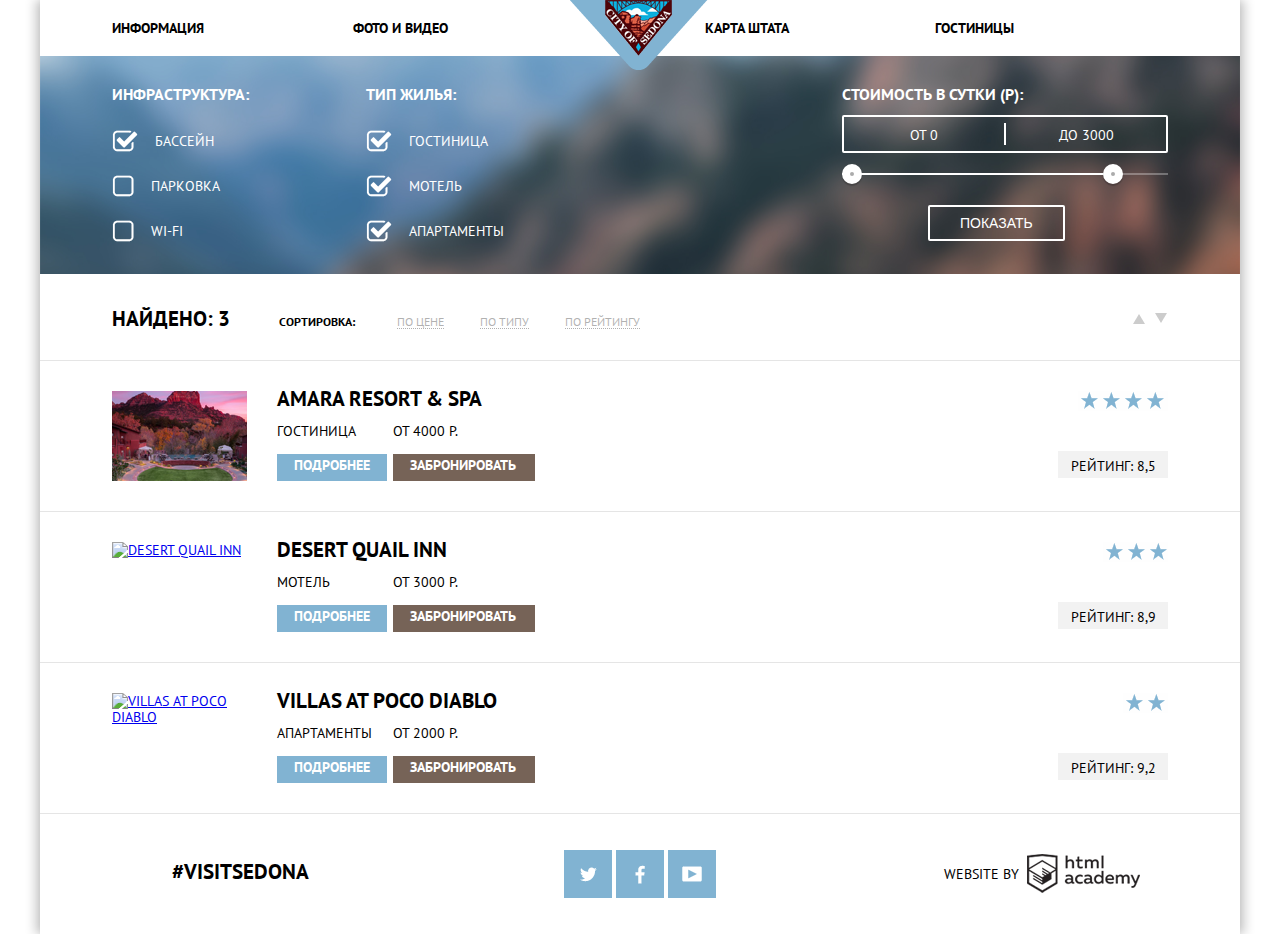
==== catalog.html @ 8b7c56af "Задала отступы от чекбоксов" ====
<!DOCTYPE html>
<html lang="ru">
  <head>
    <meta charset="utf-8">
    <title>HTML Academy: Седона</title>
    <link href="css/normalize.css" rel="stylesheet">
    <link href="https://fonts.googleapis.com/css?family=PT+Sans:400,700&amp;subset=cyrillic" rel="stylesheet">
    <link href="css/style.css" rel="stylesheet">
  </head>
  <body>
    <div class="main-container">
      <header class="main-header">
        <div class="container clearfix">
          <div class="main-logo">
            <a href="#">
              <img class="main-logo-picture" src="img/logo.png" width="auto" height="auto" alt="City of Sedona">
            </a>
          </div>
          <nav class="main-navigation">
            <ul clearfix>
              <li class="name-navigation">
                <a href="#">Информация</a>
              </li>
              <li class="name-navigation">
                <a class="photo-video" href="#">Фото и видео</a>
              </li>
              <li class="name-navigation">
                <a class="map-nav" href="#">Карта штата</a>
              </li>
              <li class="name-navigation">
                <a class="hotel-nav" href="#">Гостиницы</a>
              </li>
            </ul>
          </nav>
        </div>
      </header>
      <main class="container">
        <section class="filter">
          <form action="#" method="get">
            <fieldset class="clearfix">
              <div class="infrastructure-form">
                <legend>Инфраструктура:</legend>
                <ul>
                  <li>
                    <label class="label-form-checked"> <input class="form-checkbox" type="checkbox" checked>
                      <span>Бассейн</span>
                    </label>
                  </li>
                  <li>
                    <label class="label-form"> <input class="form-checkbox" type="checkbox">
                      <span>Парковка</span>
                    </label>
                  </li>
                  <li>
                    <label class="label-form"> <input class="form-checkbox" type="checkbox">
                      <span>Wi-fi</span>
                    </label>
                  </li>
                </ul>
              </div>
              <div class="house-form">
                <legend>Тип жилья:</legend>
                <ul>
                  <li>
                    <label class="label-form-checked"> <input class="form-checkbox" type="checkbox">
                      <span>Гостиница</span>
                    </label>
                  </li>
                  <li>
                    <label class="label-form-checked"> <input class="form-checkbox" type="checkbox">
                      <span>Мотель</span>
                    </label>
                  </li>
                  <li>
                    <label class="label-form-checked"> <input class="form-checkbox" type="checkbox">
                      <span>Апартаменты</span>
                    </label>
                  </li>
                </ul>
              </div>
              <div class="price-request-form">
                <legend>Стоимость в сутки (р):</legend>
                <div class="price-control">
                  <input type="text" name="start-price" placeholder="От 0">
                  <input type="text" name="end-price" placeholder="До 3000">
                </div>
                <div class="slider">
                  <div class="scale">
                    <div class="bar"></div>
                  </div>
                  <div class="slider-control slider-control-min"></div>
                  <div class="slider-control slider-control-max"></div>
                </div>
                <input class="btn-transparent" type="submit" value="Показать">
              </div>
            </fieldset>
          </form>
        </section>
          <div class="search-result">
            <b>Найдено: 3</b>
            <p> Сортировка:</p>
            <a class="price-filter" href="#">По цене</a>
            <a class="type-filter" href="#">По типу</a>
            <a class="rating-filter" href="#">По рейтингу</a>
            <div class="sort">
              <a class="high "> По возрастанию</a>
              <a class="low">По убыванию</a>
            </div>
          </div>
          <div class="items-and-price">
            <div class="item-catalog clearfix">
              <figure class="image">
                <a href="#">
                  <img src="img/amara-resort.png" alt="Amara resort & spa" width="auto" height="auto">
                </a>
              </figure>
              <div class="hotel clearfix">
                <h4>
                  <a class="hotel-title" href="#">Amara resort &#38; spa</a>
                </h4>
                <div class="hotel-left">
                  <p> Гостиница</p>
                  <a class="btn-details" href="#">Подробнее</a>
                </div>
                <div class="hotel-right">
                  <p>от 4000 р.</p>
                  <a class="btn-book" href="#">Забронировать</a>
                </div>
              </div>
              <div class="rating">
                <div class="star-hotel">
                </div>
                <p class="hotel-ratingy">Рейтинг: 8,5</p>
              </div>
            </div>
            <div class="item-catalog clearfix">
              <figure class="image">
                <a href="#">
                  <img src="img/desert.png" alt="Desert quail inn" width="auto" height="auto">
                </a>
              </figure>
              <div class="hotel clearfix">
                <h4>
                  <a class="hotel-title" href="#">Desert quail inn</a>
                </h4>
                <div class="hotel-left">
                  <p> Мотель</p>
                  <a class="btn-details" href="#">Подробнее</a>
                </div>
                <div class="hotel-right">
                  <p>от 3000 р.</p>
                  <a class="btn-book" href="#">Забронировать</a>
                </div>
              </div>
              <div class="rating">
                <div class="star-motel">
                </div>
                <p class="motel-rating">Рейтинг: 8,9</p>
              </div>
            </div>
            <div class="item-catalog clearfix">
              <figure class="image">
                <a href="#">
                  <img src="img/villas.png" alt="Villas at poco diablo" width="auto" height="auto">
                </a>
              </figure>
              <div class="hotel clearfix">
                <h4>
                  <a class="hotel-title" href="#">Villas at poco diablo</a>
                </h4>
                <div class="hotel-left">
                  <p> Апартаменты</p>
                  <a class="btn-details" href="#">Подробнее</a>
                </div>
                <div class="hotel-right">
                  <p>от 2000 р.</p>
                  <a class="btn-book" href="#">Забронировать</a>
                </div>
              </div>
              <div class="rating">
                <div class="star-apartment">
                </div>
                <p class="apartment-rating">Рейтинг: 9,2</p>
              </div>
            </div>
          </div>
      </main>
      <footer class="main-footer">
        <div class="container clearfix">
          <section class="footer-contacts">
            #Visitsedona
          </section>
          <section class="footer-social">
            <a class="social-btn social-btn-twitter" href="#">Твиттер</a>
            <a class="social-btn social-btn-facebook" href="#">Фейсбук</a>
            <a class="social-btn social-btn-youtube" href="#">Ютуб</a>
          </section>
          <section class="footer-copyright">
            <span>Website by&nbsp;</span>
            <a class="btn-html" href="https://htmlacademy.ru/intensive/htmlcss">HTML Academy</a>
          </section>
        </div>
      </footer>
    </div>
  </body>
</html>
---- css/style.css ----
body{
  font-size:14px;
  line-height:16px;
  font-weight:regular;
  font-family:"PT Sans", "Arial", sans-serif;
  text-transform: uppercase;
  box-shadow:
}
.interested{
  font-size:30px;
  line-height:34px;
  color:rgb(0,0,0);
  font-weight:normal;
  font-family:PT Sans;

}
.infrastructure{
  font-size:16px;
  line-height:19px;
  color:rgb(255,255,255);
  font-weight:bold;
  font-family:PT sans;
}

html,
body {
  min-width: 1200px;
  margin: 0;
  padding: 0;
  position:relative;
}
.clearfix::after {
  content: "";
  display: table;
  clear: both;
}
.main-navigation a {
  display: block;
  font-weight: bold;
  color: rgb(0,0,0);
  text-decoration: none;
}
.main-navigation a:hover {
  color: rgb(129,179,210);
}
.main-navigation a:active {
  color: rgba(0,0,0,0.3);
}

.main-navigation ul {
padding-left: 72px;
padding-top: 20px;

  list-style: none;
  font-size: 0;

}
.main-navigation li {
  display: inline-block;
  width:20%;
  font-size: 14px;
  line-height: 16px;
  vertical-align: top;
}
.photo-video{
  padding-left: 15px;
}
.container {
  width: 1200px;
  margin: 0 auto;}

  .main-container{
    width: 1200px;
    margin: 0 auto;
    box-shadow: -5px 0 10px 0 rgba(0,0,0,.2),
                 5px 0 10px 0 rgba(0,0,0,.2);
}
.start-Sedona{
  font-size: 21px;
  line-height: 26px;
  font-weight: bold;
  margin-top: 62px;
margin-bottom: 32px;
  text-align: center;
}
.reasons-Sedona{
  text-align: center;
  margin-bottom: 55px;
}
.main-header{
  position: relative;
  color:rgb(255, 255, 255);
}
.hotel-nav{
  text-align: right;

}

.map-nav{
  text-align: right;
margin: 0;
}
.main-logo{
  position: absolute;
  width:138px ;
  height: 70px;
  margin-left: 530px;
}

.main-navigation {
  width: 1200px;
  min-height: 56px;

}

.slogan{
  margin-left: 312px;
  padding-left: 59px;
  padding-top: 75px;
  padding-bottom: 20px;
}

  .hero{

    width:1200px;
    background: url("../img/background.jpg") no-repeat 50% 20%;
  }

  .hero::after {
content: "";
background-image: url("../img/mask.png");
display: block;
width: 1200px;
height: 57px;
vertical-align: bottom;
}


.feautures{
width:1200px;
}
.mini-features-name{
  float:left;
  width:400px;
  padding-bottom: 80px;
  background:rgb(255,255,255);
  text-align: center;
}
.mini-features-name b{
  font-size: 21px;
  line-height: 24px;
  font-weight: bold;
  display: block;
  vertical-align: top;
  margin-bottom: 25px;
}

.features-item-house::before{
  content: "";
  background-image: url("../img/house.png");
  background-repeat:no-repeat;
  background-position:center;
  display: block;
  width: 74px;
  height: 76px;
  vertical-align: center;
  margin-top:56px;
  margin-bottom: 26px;
  margin-left: 163px;
}

.features-item-food::before{
  content: "";
  background-image: url("../img/food.png");
  background-repeat:no-repeat;
  background-position:center;
  display: block;
  width: 74px;
  height: 76px;
  vertical-align:center;
  margin-top:56px;
  margin-bottom: 26px;
    margin-left: 163px;
}
.features-item-souvenirs::before{
  content: "";
  background-image: url("../img/souvenirs.png");
  background-repeat:no-repeat;
  background-position:center;
  display: block;
  width: 74px;
  height: 76px;
  vertical-align: center;
  margin-top:56px;
  margin-bottom: 26px;
    margin-left: 163px;
}
.mini-features-name p{
text-align: center;
line-height: 22px;
    margin-bottom: 0;
}
.item-house{
  margin-left:72px;
margin-right:72px;
}
.item-food{
  margin-left:50px;
margin-right:50px;
}
.item-souvenirs{
  margin-left:55px;
margin-right:55px;
}
.features-name{
  float:left;
  width:400px;
  height:256px;
  color:rgb(255,255,255);
  background: rgb(129,179,210);
  text-align: center;
  box-sizing: border-box;
}

.features-name b,
.features-name-bridge b{
  display: block;
  line-height: 22px;
  font-size:21px;
  font-weight: bold;
  margin: 45px;
      margin-bottom: 10px;
}
.features-name p {
  margin-top:30px;
  padding-left: 55px;
    padding-right: 55px;
    line-height: 20px;
}
.features-name-bridge p {
  margin-top:30px;
  padding-left: 40px;
    padding-right: 40px;
    line-height: 20px;
}
.gallery{
  float:right;
  width:800px;
  height:256px;
  margin-right: 0;
  margin-left: 0;
}
.gallery-bridge{
  float:left;
  width:800px;
  height:256px;

}
.gallery-content,
.gallery-content-bridge{
  margin:0;

}
.features-name-bridge{
  float:right;
  width:400px;
  height:256px;
  margin: 0;
  color:rgb(255,255,255);
  background: rgb(129,179,210);
  text-align: center;
  box-sizing: border-box;
}

.features-catalog{
  float:left;
  width:400px;
  height: 257px;
  background:rgb(238,238,238);
  text-align: center;
}
.features-catalog b{
  font-weight: bold;
  font-size: 21px;
  line-height: 23px;
margin-top: 45px;
    margin-bottom: 10px;
    display: block;
}
.features-catalog p{
  display: block;
  line-height: 21px;
  margin-top: 25px;
}
.features-catalog-square{
  margin-left: 95px;
margin-right: 95px;
}
.features-catalog-road{
  margin-left: 65px;
margin-right: 65px;
}
.features-catalog-canyon{
  margin-left: 65px;
margin-right: 65px;
}
.info{
  position: relative;
  padding-top: 50px;

}
.interested{
    font-size:30px;
    line-height:35px;
    color:rgb(0,0,0);
    font-weight: bold;
    font-family:PT Sans;
    margin:0;
      margin-bottom: 23px;
      text-align: center;
}
.info b{
display: block;
width:567px;
height:86px;
margin: 0 316px;
padding-top: 30px;
margin-top: 50px;
box-sizing: border-box;
background: rgb(118,99,87);
color: rgb(255, 255, 255);
text-align: center;
font-size: 21px;
line-height: 26px;
font-weight: bold;
text-align: center;
}
.info p{
  line-height: 24px;
  text-align: center;
}

.date label,
.people-number label{
color: rgb(0,0,0);
font-size: 14px;
line-height: 17px;
font-weight: bold;
}

.date-request{
  position: absolute;
  width: 567px;
  height:395px;
  padding: 54px;
  background:rgb(255,255,255);
  position: absolute;
  left: 316px;
  box-sizing: border-box;
  box-shadow: 0 7px 15px 0 rgba(0,0,0,.15);
}

.date-check-in input[type="text"],
.date-check-out input[type="text"] {
  position: relative;
  width:346px;
  margin: 0;
  margin-bottom: 30px;
  margin-left: 21px;
  padding: 10px 15px;
  padding-right: 30px;
 background: rgb(242,242,242);
box-sizing: border-box;
  font-size: 14px;
  line-height: 16px;
  font-family: "PT Sans", "Arial", sans-serif;
  color: rgb(0,0,0);
  text-transform: uppercase;
  border:none;
}
.date-check-in input[type="text"]:hover,
.date-check-out input[type="text"]:hover{
  background: rgb(235,235,235);
}
.date-check-in input[type="text"]:focus,
.date-check-out input[type="text"]:focus{
  background: rgb(255,255,255);
  border:2px solid rgb(229,229,229);
}
.calendar-btn-in{
  position: absolute;
  background-image: url("../img/cal.png");
  left:483px;
  top:63px;
  width:21px;
  height:21px;
}
.calendar-btn-out{
  position: absolute;
  background-image: url("../img/cal.png");
  left:483px;
  top:130px;
  width:21px;
  height:21px;
}
.calendar-btn-in:hover{
  background-image: url("../img/cal-hover.png");
}
.calendar-btn-in:active{
  background-image: url("../img/cal-active.png");
}
.calendar-btn-out:hover{
  background-image: url("../img/cal-hover.png");
}
.calendar-btn-out:active{
  background-image: url("../img/cal-active.png");
}
.child input[type="text"],
.adults input[type="text"]{
  width:45px;
 height:36px;
 background: rgb(242,242,242);
box-sizing: border-box;
  font-size: 14px;
  line-height: 16px;
  font-family: "PT Sans", "Arial", sans-serif;
  color: rgb(0,0,0);
  text-transform: uppercase;
  border:none;
}
.adults{
  float:left;
}
.child{
  float:right;
}
.adults-field{
    margin-left: 113px;
      margin-bottom: 53px;
      margin-top: -26px;
}
.child-field{
    margin-left: 113px;
      margin-bottom: 53px;
      margin-top: -26px;
}
.people{
  background: rgb(242,242,242);
  width:113px;

}
.adults-title{
  display: inline-block;
  padding-top: 16px;

}
.child-title{
  display: inline-block;
  padding-top: 15px;
      margin-left: 47px;
}
.btn-children,
.btn-people{
  border:0;
  width:25px;
  height:25px;
  background:none;
}
.btn-minus{
 font-size:21px;
  font-weight:bold;
  color:rgb(169,169,169);
}
.btn-minus:hover{
  color:rgb(0,0,0);
}
.btn-minus:active{
  color:rgb(129,179,210);
}
.btn-plus{
  font-size:21px;
   font-weight:bold;
  color:rgb(169,169,169);
}
.btn-plus:hover{
  color:rgb(0,0,0);
}
.btn-plus:active{
  color:rgb(129,179,210);
}
.filter{
  background-image: url("../img/filter-background.png");
  background-position: 50% 15%;
  height:218px;
  box-sizing: border-box;
background-size: cover;
margin-bottom: 23px;
}
fieldset{
  border:0;
  padding: 0;
  margin:0;
}

.infrastructure-form{
  float: left;
  color:rgb(255,255,255);
  padding-left: 72px;
  padding-right: 117px;
}
.infrastructure-form li,
.house-form li{
  padding-bottom: 23px;
}
.infrastructure-form span,
.house-form span{
  display: inline-block;
  padding-left: 13px;
  padding-top: 3px;
}
.price-control input[type="text"]::placeholder{
  color:rgb(255,255,255);
  text-transform: uppercase;
}

.date-request .btn{
background: rgb(129,179,210);
width: 458px;
height:60px;
padding-right:195px;
padding-left:195px;
border:none;
color: rgb(255,255,255);
font-weight: bold;
font-size: 21px;
line-height:25px;
font-family:"PT Sans", "Arial", sans-serif;
text-transform: uppercase;
}
.date-request .btn:hover{
  background: rgb(102,158,192);
}
.date-request .btn:active{
  background: rgb(84,150,189);
}
.house-form{
  float: left;
  width:288px;
  color:rgb(255,255,255);
}
.price-request-form{
    float: right;
  padding-right: 72px;
  color:rgb(255,255,255);
}
.infrastructure-form ul,
.house-form ul,
.price-request-form ul{
    list-style: none;
    padding: 0;
}

.form-checkbox{
  display: none;
  position:relative;
}

.label-form-checked::before{

  content: "";
  width:26px;
  height: 22px;
display: inline-block;
  cursor: pointer;
  vertical-align: top;
  background: url("../img/checkbox.png");
  background-repeat:no-repeat;
  background-position:center;
}
.label-form-checked:disabled::before{
  background: url("../img/checkbox-disabled.png");
}
.label-form:disabled::before{
  background: url("../img/checkbox-disabled.png");
}
.label-form::before{

  content: "";
  width:22px;
  height: 22px;
display: inline-block;
  cursor: pointer;
  vertical-align: top;
  background: url("../img/checkbox-empty.png");
  background-repeat:no-repeat;
  background-position:center;
}
.infrastructure-form legend,
.house-form legend{
  padding: 0;
      margin-top: 28px;
  margin-bottom: 25px;
  font-weight: bold;
  font-size: 16px;
  line-height: 21px;
    text-align: left;
}
.price-request-form legend{
  padding: 0;
      margin-top: 28px;
  margin-bottom: 10px;
  font-weight: bold;
  font-size: 16px;
  line-height: 21px;
    text-align: left;
}
.price-control {
  position: relative;
  height: 34px;
  margin-bottom: 20px;
  border: 2px solid #ffffff;
  border-radius: 2px;
   margin-right: 0;
}
.price-control input[type="text"]{
width:155px;
  padding-top: 10px;
      text-align: center;
  margin: 0;

  color: inherit;
  font: inherit;

  background: none;
  border: none;
}
.price-control::after {
  content: "";
  position: absolute;
  top: 50%;
    left: 50%;
  width: 2px;
  height: 22px;
transform: translate(-50%, -50%);
  background: rgb(255,255,255);
}
.slider{
  position: relative;

  margin-bottom: 30px;
}
.scale {
 height: 2px;

 background: rgba(255, 255, 255, 0.3);
}
.bar {
  width: 80%;
  height: 2px;

  background: #ffffff;
}
.slider-control{
  position: absolute;
  top: -9px;
  width: 4px;
  height: 4px;

  background: #ababab;
  border: 8px solid #ffffff;
  border-radius: 50%;
  box-shadow: 0 2px 1px 0 rgba(0, 1, 1, 0.2);
  cursor: pointer;
}
.slider-control:hover {
  background: #1c4f80;
}
.slider-control-min {
  left: 0;
}

.slider-control-max {
  left: 80%;
}
.btn-transparent {
  display: block;
  margin-left: 86px;
  padding: 6px 30px;

  font-size: 14px;
  line-height: 20px;
  color: #ffffff;
  text-transform: uppercase;

  background: transparent;
  border: 2px solid #ffffff;
  border-radius: 2px;
  cursor: pointer;
}
.btn-transparent:hover {
  color: #000000;

  background: #ffffff;
}

.search-result{
  border-bottom: 1px solid rgb(229,229,229);
  height:63px;
}

.search-result b{
margin-left: 72px;
   font-size: 21px;
   line-height: 26px;
   margin-right: 45px;
}
.search-result p{
display: inline-block;
vertical-align: middle;
width: 114px;
font-size: 12px;
line-height: 26px;
font-weight: bold;
    }
    .price-filter,
    .type-filter,
    .rating-filter{
        position: relative;
      display: inline-block;
        vertical-align:middle;

        margin-right: 32px;

        font-size: 12px;
        line-height: 12px;
        text-decoration: none;

          color: rgb(0,0,0);

       opacity:.3;
          border-bottom: 1px dotted rgb(0,0,0);
    }
 .price-filter:hover,
  .type-filter:hover,
  .rating-filter:hover{
  color: rgb(129,179,210);
  border-bottom: 1px dotted rgb(129,179,210);
}
.price-filter:active,
 .type-filter:active,
 .rating-filter:active{
  color: rgb(0,0,0);
  border-bottom: 1px dotted rgb(0,0,0);
  opacity: 1;
}
.sort{
}
.sort a{
  text-decoration: none;
   position: relative;
  display: block;
  font-size: 0;
    border-bottom: none;
}
.low::after{
  position: absolute;
  content: "";
  display: block;
  height: 13px;
    width: 0px;
    right: 73px;
      bottom: 37px;
      border: 6px solid transparent;
      border-top: 10px solid rgb(204,204,204);
}
.high::after{
  position: absolute;
  content: "";
  display: block;
  height: 13px;
    width: 0px;
    right: 95px;
      bottom: 39px;
      border: 6px solid transparent;
      border-bottom: 10px solid rgb(204,204,204);
}
.low:hover::after{
border-top: 10px solid rgb(0,0,0);
}
.low:active::after{
border-top: 10px solid rgb(129,179,210);
}
.high:hover::after{
border-bottom: 10px solid rgb(0,0,0);
}
.high:active::after{
border-bottom: 10px solid rgb(129,179,210);
}
.item-catalog{
  width: 1200px;
  padding: 30px 72px;
  height:151px;
  border-bottom: 1px solid rgb(229,229,229);
  box-sizing: border-box;
}
.image{
  float: left;
  width: 135px;
  height: 90px;
  margin: 0;
      padding-right: 30px;
}
.hotel-left{
  float:left;
  width: 110px;
      margin: 0;
      margin-right: 6px;
}
.hotel-right{
  float:right;
  width: 142px;
      margin: 0;
      margin-right: 6px;
}
h4{
  margin:0;
}
.hotel-titel{
  color:rgb(0,0,0);
  font-weight: bold;
  font-size: 21px;
  line-height: 26px;
}
.btn-details{
width: 110px;
height: 27px;
display: block;
margin-top: 15px;
padding: 3px 17px;
background-color: rgb(129,179,210);
box-sizing: border-box;
}
.btn-details:hover{
  background-color: rgb(102,158,192);
}
.btn-details:active{
  background-color: rgb(84,150,189);
}
.btn-book{
  width: 142px;
  height: 27px;
  display: block;
  margin-top: 15px;
  padding: 3px 17px;
  background-color:  rgb(118,99,87);
  box-sizing: border-box;
}
.btn-book:hover{
  background-color: rgb(96,78,67);
}
.btn-book:active{
  background-color: rgb(80,62,51);
}
.btn-details,
.btn-book{
  font-weight: bold;
  color: rgb(255,255,255);
  text-decoration: none;
}
.hotel-title{
  font-weight: bold;
  color: rgb(0,0,0);
  font-size: 21px;
  text-decoration: none;
}
.hotel-title:hover{
  color:rgb(129,179,210);
}
.hotel-title:active{
  color:rgba(0,0,0,0.3);
}
.hotel{
  float: left;
}
.rating{
  float: right;}
  /*
  width: 110px;
  height: 27px;
  display: inline-block;
  background-color: rgb(242,242,242);

}*/
.rating p{
  display: inline-block;
    background-color: rgb(242,242,242);
    padding-top:7px;
    box-sizing: border-box;
    width: 110px;
    height: 27px;
    text-align: center;
    margin:0;
}
.star{
  position: relative;
}
.star-hotel{
  background-image: url("../img/star.png");
  background-repeat:repeat-x;
  display: block;
  width: 90px;
  height:30px;
  vertical-align: center;
  padding-top: 30px;
      margin-left: auto;
}
.star-motel{
  background-image: url("../img/star.png");
  background-repeat:repeat-x;
  display: block;
  width: 65px;
  height:30px;
  vertical-align: center;
  padding-top: 30px;
      margin-left: auto;
}
.star-apartment{
  background-image: url("../img/star.png");
  background-repeat:repeat-x;
  display: block;
  width: 45px;
  height:30px;
  vertical-align: center;
  padding-top: 30px;
      margin-left: auto;
}


.main-footer{

  background-color: rgb(255,255,255);
  width: 100%;
  min-height: 120px;
  bottom:0px;
}
.footer-index{
  position: absolute;
  background-color: rgba(255,255,255,0.9);
  width: 1200px;
  min-height: 120px;
  bottom:0px;
}
.footer-contacts {
  float: left;
  width: 400px;
  min-height: 120px;
  padding-top: 46px;
  font-size: 21px;
  line-height: 24px;
  font-weight: bold;
  text-align: center;
  box-sizing: border-box;
}
.footer-social {
  float: left;
  width: 400px;
  min-height:120px;
  padding-top: 36px;
box-sizing: border-box;
  text-align: center;
}

.social-btn{
  width: 48px;
  height: 48px;
  display: inline-block;
  font-size: 0;
  vertical-align: top;
  text-decoration: none;
  background-color: rgb(129,179,210);

}
.social-btn-twitter{
  background-image: url("../img/tw.png");
  background-repeat:no-repeat;
  background-position:center;
}
.social-btn-facebook{
  background-image: url("../img/fb.png");
  background-repeat:no-repeat;
  background-position:center;
}
.social-btn-youtube{
  background-image: url("../img/youtube.png");
  background-repeat:no-repeat;
  background-position:center;
}
.social-btn:hover{
  background-color: rgb(102,158,192);
}
.social-btn:active{
  background-color: rgb(84,150,189);
}

.footer-copyright {
  float: right;
  width: 400px;
  min-height: 120px;
  padding-top: 40px;
  padding-right: 7px;
  text-align: center;
  box-sizing: border-box;
}
.footer-copyright span {
        margin-left: 10px;
        font-size: 14px;
        display: inline-block;
        vertical-align: middle;
      }
.btn-html{
  display: inline-block;
  width: 113px;
  height: 39px;
  display: inline-block;
  font-size: 0;
  vertical-align: middle;
  text-decoration: top;
  background-image: url("../img/html-academy.png");
}
.btn-html:hover{
  background-image: url("../img/html-hover.png");
}
.btn-html:active{
  background-image: url("../img/html-active.png");
}
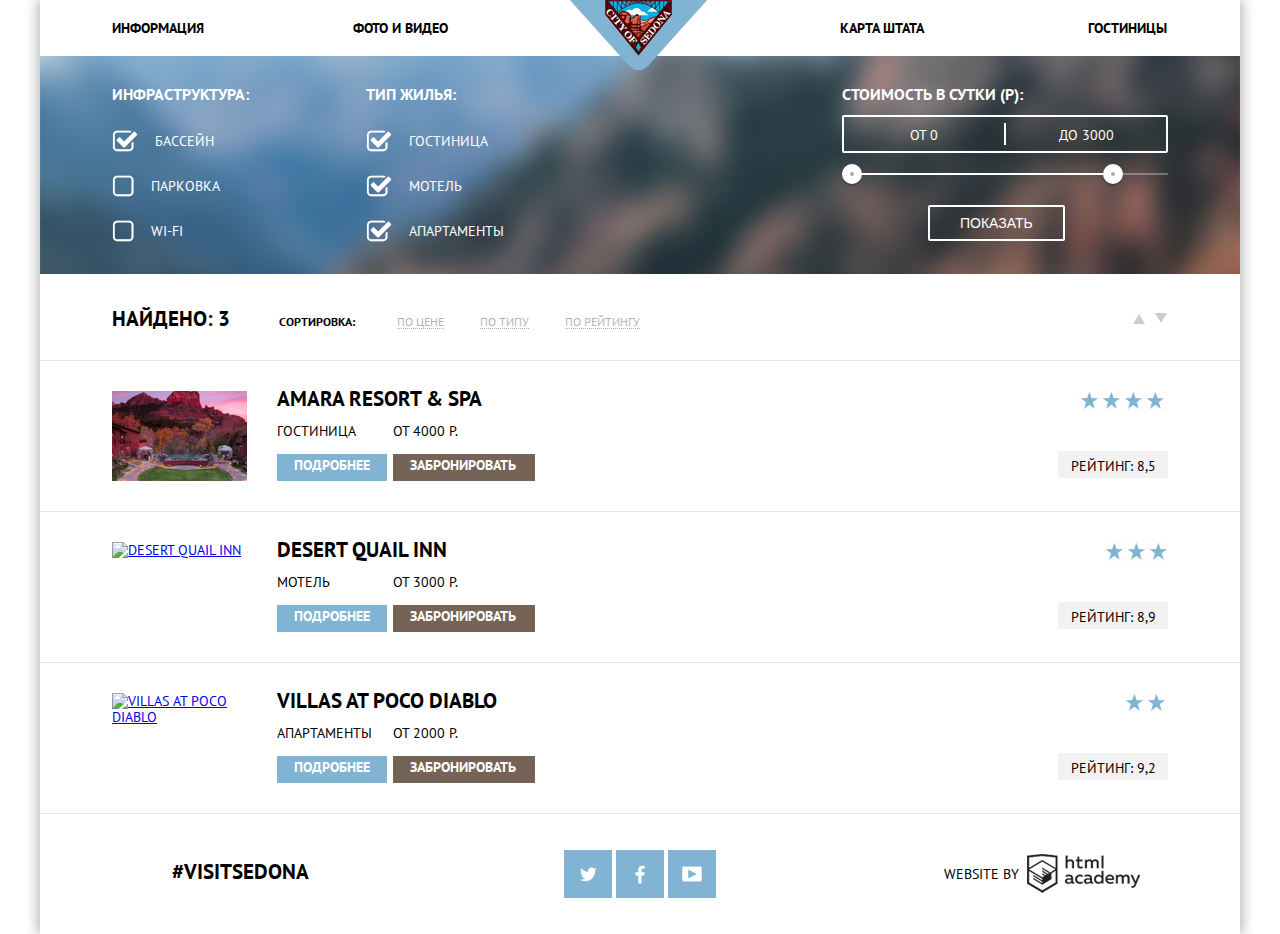
==== commit 68c1c09d: "Исправила отступы в шапке" ====
--- a/catalog.html
+++ b/catalog.html
@@ -24,10 +24,10 @@
               <li class="name-navigation">
                 <a class="photo-video" href="#">Фото и видео</a>
               </li>
-              <li class="name-navigation">
+              <li class="name-navigation map-nav-name">
                 <a class="map-nav" href="#">Карта штата</a>
               </li>
-              <li class="name-navigation">
+              <li class="name-navigation hotel-nav-name">
                 <a class="hotel-nav" href="#">Гостиницы</a>
               </li>
             </ul>
--- a/css/style.css
+++ b/css/style.css
@@ -61,6 +61,12 @@
   font-size: 14px;
   line-height: 16px;
   vertical-align: top;
+}
+.map-nav-name{
+  padding-left: 135px;
+}
+.hotel-nav-name{
+  padding-left: 18px;
 }
 .photo-video{
   padding-left: 15px;
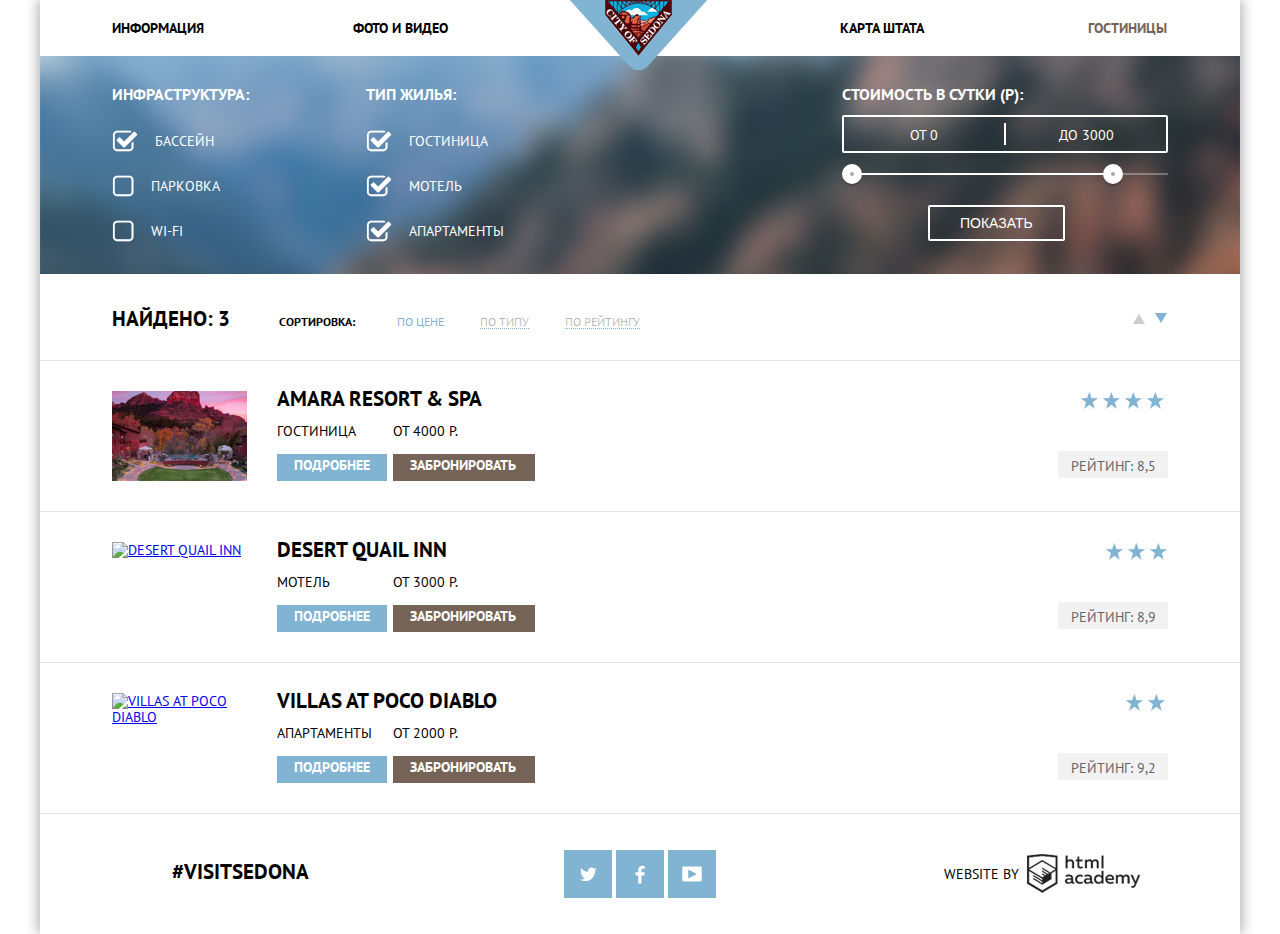
==== commit 25ca5425: "Исправила наведение на треугольники" ====
--- a/catalog.html
+++ b/catalog.html
@@ -28,7 +28,7 @@
                 <a class="map-nav" href="#">Карта штата</a>
               </li>
               <li class="name-navigation hotel-nav-name">
-                <a class="hotel-nav" href="#">Гостиницы</a>
+                <a class="hotel-nav active" href="#">Гостиницы</a>
               </li>
             </ul>
           </nav>
@@ -96,17 +96,20 @@
             </fieldset>
           </form>
         </section>
+        <div class="search">
           <div class="search-result">
             <b>Найдено: 3</b>
             <p> Сортировка:</p>
-            <a class="price-filter" href="#">По цене</a>
-            <a class="type-filter" href="#">По типу</a>
-            <a class="rating-filter" href="#">По рейтингу</a>
+            <a class="active" href="#">По цене</a>
+            <a  href="#">По типу</a>
+            <a  href="#">По рейтингу</a>
+            </div>
             <div class="sort">
               <a class="high "> По возрастанию</a>
-              <a class="low">По убыванию</a>
+              <a class="low low-active">По убыванию</a>
             </div>
           </div>
+
           <div class="items-and-price">
             <div class="item-catalog clearfix">
               <figure class="image">
@@ -188,7 +191,7 @@
       <footer class="main-footer">
         <div class="container clearfix">
           <section class="footer-contacts">
-            #Visitsedona
+            <a href="#">#Visitsedona</a>
           </section>
           <section class="footer-social">
             <a class="social-btn social-btn-twitter" href="#">Твиттер</a>
--- a/css/style.css
+++ b/css/style.css
@@ -46,7 +46,6 @@
 .main-navigation a:active {
   color: rgba(0,0,0,0.3);
 }
-
 .main-navigation ul {
 padding-left: 72px;
 padding-top: 20px;
@@ -65,6 +64,9 @@
 .map-nav-name{
   padding-left: 135px;
 }
+.main-navigation .active {
+        color: rgb(118,99,87);
+      }
 .hotel-nav-name{
   padding-left: 18px;
 }
@@ -99,7 +101,6 @@
 }
 .hotel-nav{
   text-align: right;
-
 }
 
 .map-nav{
@@ -378,6 +379,7 @@
  background: rgb(242,242,242);
 box-sizing: border-box;
   font-size: 14px;
+  font-weight: bold;
   line-height: 16px;
   font-family: "PT Sans", "Arial", sans-serif;
   color: rgb(0,0,0);
@@ -429,9 +431,11 @@
 box-sizing: border-box;
   font-size: 14px;
   line-height: 16px;
+  font-weight: bold;
   font-family: "PT Sans", "Arial", sans-serif;
   color: rgb(0,0,0);
   text-transform: uppercase;
+  text-align: center;
   border:none;
 }
 .adults{
@@ -587,7 +591,7 @@
   background: url("../img/checkbox-disabled.png");
 }
 .label-form:disabled::before{
-  background: url("../img/checkbox-disabled.png");
+  background: url("../img/checkbox-empty-dis.png");
 }
 .label-form::before{
 
@@ -709,18 +713,18 @@
   background: #ffffff;
 }
 
-.search-result{
+.search{
   border-bottom: 1px solid rgb(229,229,229);
   height:63px;
 }
 
-.search-result b{
+.search b{
 margin-left: 72px;
    font-size: 21px;
    line-height: 26px;
    margin-right: 45px;
 }
-.search-result p{
+.search p{
 display: inline-block;
 vertical-align: middle;
 width: 114px;
@@ -728,9 +732,8 @@
 line-height: 26px;
 font-weight: bold;
     }
-    .price-filter,
-    .type-filter,
-    .rating-filter{
+
+    .search-result a{
         position: relative;
       display: inline-block;
         vertical-align:middle;
@@ -741,25 +744,25 @@
         line-height: 12px;
         text-decoration: none;
 
-          color: rgb(0,0,0);
-
-       opacity:.3;
-          border-bottom: 1px dotted rgb(0,0,0);
+          color: rgba(0,0,0,0.3);
+
+          border-bottom: 1px dotted rgba(129,179,210, 1);
     }
- .price-filter:hover,
-  .type-filter:hover,
-  .rating-filter:hover{
+ .search-result a:hover{
   color: rgb(129,179,210);
-  border-bottom: 1px dotted rgb(129,179,210);
-}
-.price-filter:active,
- .type-filter:active,
- .rating-filter:active{
-  color: rgb(0,0,0);
-  border-bottom: 1px dotted rgb(0,0,0);
-  opacity: 1;
+  border-bottom: 1px dotted rgba(129,179,210, 1);
+}
+.search-result a:active{
+  color: rgba(0,0,0,1);
+  border:none;
+}
+.search-result .active{
+  color: rgba(129,179,210,1);
+  border:none;
 }
 .sort{
+  display: inline-block;
+padding-left: 1200px;
 }
 .sort a{
   text-decoration: none;
@@ -768,14 +771,15 @@
   font-size: 0;
     border-bottom: none;
 }
+
 .low::after{
   position: absolute;
   content: "";
   display: block;
-  height: 13px;
+  height: 0px;
     width: 0px;
     right: 73px;
-      bottom: 37px;
+      bottom: 50px;
       border: 6px solid transparent;
       border-top: 10px solid rgb(204,204,204);
 }
@@ -783,7 +787,7 @@
   position: absolute;
   content: "";
   display: block;
-  height: 13px;
+  height: 0px;
     width: 0px;
     right: 95px;
       bottom: 39px;
@@ -791,12 +795,37 @@
       border-bottom: 10px solid rgb(204,204,204);
 }
 .low:hover::after{
+  position: absolute;
+  content: "";
+  display: block;
+  height: 0px;
+    width: 0px;
+    right: 73px;
+      bottom: 50px;
+      border: 6px solid transparent;
 border-top: 10px solid rgb(0,0,0);
 }
-.low:active::after{
+.low:active::after,
+.low-active::after{
+  position: absolute;
+  content: "";
+  display: block;
+  height: 0px;
+    width: 0px;
+    right: 73px;
+      bottom: 50px;
+      border: 6px solid transparent;
 border-top: 10px solid rgb(129,179,210);
 }
 .high:hover::after{
+  position: absolute;
+  content: "";
+  display: block;
+  height: 0px;
+    width: 0px;
+    right: 95px;
+      bottom: 39px;
+      border: 6px solid transparent;
 border-bottom: 10px solid rgb(0,0,0);
 }
 .high:active::after{
@@ -889,14 +918,9 @@
   float: left;
 }
 .rating{
-  float: right;}
-  /*
-  width: 110px;
-  height: 27px;
-  display: inline-block;
-  background-color: rgb(242,242,242);
-
-}*/
+  float: right;
+}
+
 .rating p{
   display: inline-block;
     background-color: rgb(242,242,242);
@@ -904,6 +928,7 @@
     box-sizing: border-box;
     width: 110px;
     height: 27px;
+    color:rgb(102,102,102);
     text-align: center;
     margin:0;
 }
@@ -961,11 +986,15 @@
   width: 400px;
   min-height: 120px;
   padding-top: 46px;
+  text-align: center;
+  box-sizing: border-box;
+}
+.footer-contacts a{
   font-size: 21px;
   line-height: 24px;
   font-weight: bold;
-  text-align: center;
-  box-sizing: border-box;
+  color: rgb(0,0,0);
+  text-decoration: none;
 }
 .footer-social {
   float: left;
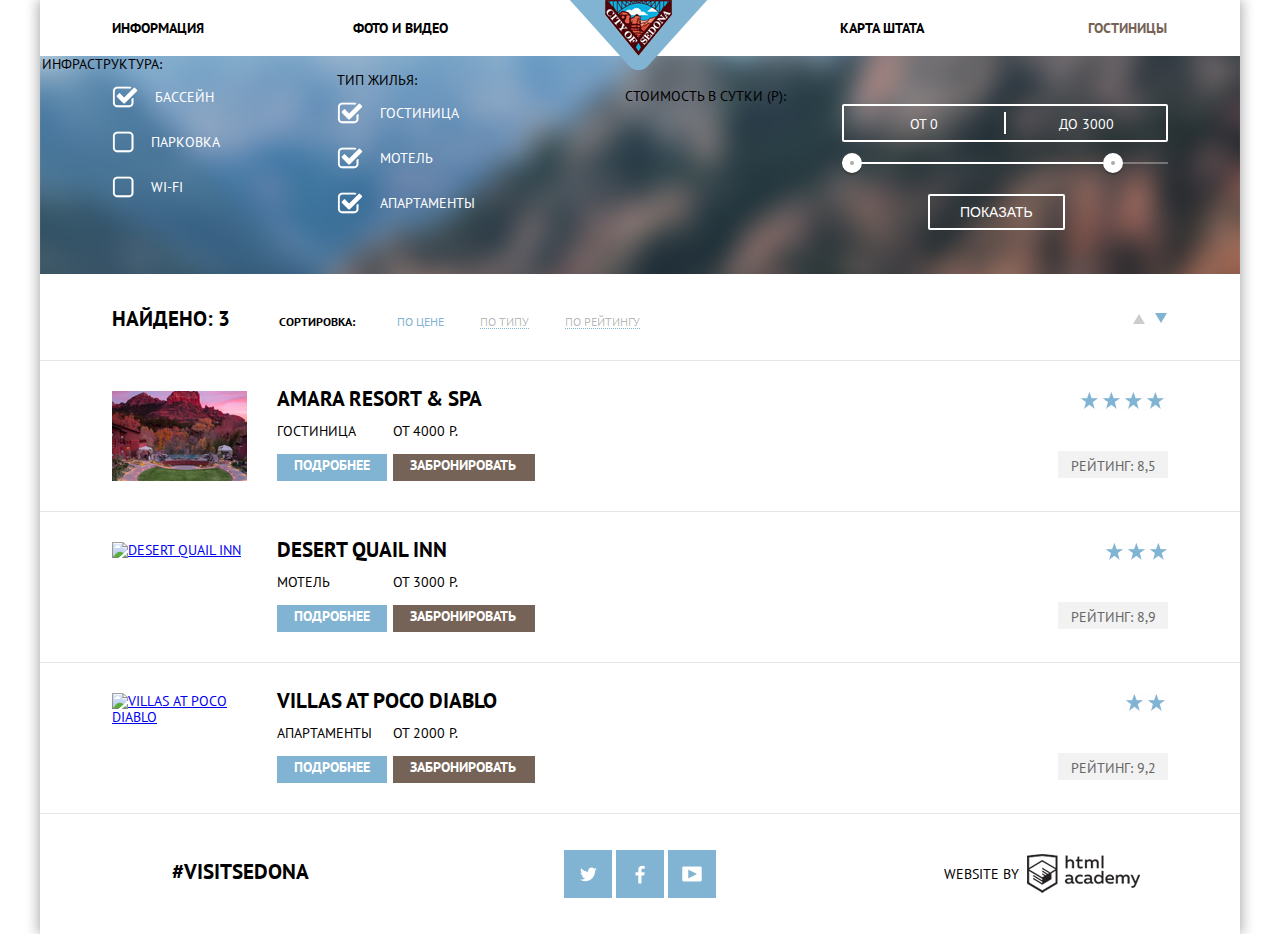
==== commit 120e8c3b: "Исправила оформление кода" ====
--- a/catalog.html
+++ b/catalog.html
@@ -13,11 +13,11 @@
         <div class="container clearfix">
           <div class="main-logo">
             <a href="#">
-              <img class="main-logo-picture" src="img/logo.png" width="auto" height="auto" alt="City of Sedona">
+              <img class="main-logo-picture" src="img/logo.png" alt="City of Sedona">
             </a>
           </div>
           <nav class="main-navigation">
-            <ul clearfix>
+            <ul>
               <li class="name-navigation">
                 <a href="#">Информация</a>
               </li>
@@ -38,8 +38,8 @@
         <section class="filter">
           <form action="#" method="get">
             <fieldset class="clearfix">
+              <legend>Инфраструктура:</legend>
               <div class="infrastructure-form">
-                <legend>Инфраструктура:</legend>
                 <ul>
                   <li>
                     <label class="label-form-checked"> <input class="form-checkbox" type="checkbox" checked>
@@ -58,8 +58,8 @@
                   </li>
                 </ul>
               </div>
+              <legend>Тип жилья:</legend>
               <div class="house-form">
-                <legend>Тип жилья:</legend>
                 <ul>
                   <li>
                     <label class="label-form-checked"> <input class="form-checkbox" type="checkbox">
@@ -78,8 +78,8 @@
                   </li>
                 </ul>
               </div>
+              <legend>Стоимость в сутки (р):</legend>
               <div class="price-request-form">
-                <legend>Стоимость в сутки (р):</legend>
                 <div class="price-control">
                   <input type="text" name="start-price" placeholder="От 0">
                   <input type="text" name="end-price" placeholder="До 3000">
@@ -114,7 +114,7 @@
             <div class="item-catalog clearfix">
               <figure class="image">
                 <a href="#">
-                  <img src="img/amara-resort.png" alt="Amara resort & spa" width="auto" height="auto">
+                  <img src="img/amara-resort.png" alt="Amara resort & spa">
                 </a>
               </figure>
               <div class="hotel clearfix">
@@ -139,7 +139,7 @@
             <div class="item-catalog clearfix">
               <figure class="image">
                 <a href="#">
-                  <img src="img/desert.png" alt="Desert quail inn" width="auto" height="auto">
+                  <img src="img/desert.png" alt="Desert quail inn">
                 </a>
               </figure>
               <div class="hotel clearfix">
@@ -164,7 +164,7 @@
             <div class="item-catalog clearfix">
               <figure class="image">
                 <a href="#">
-                  <img src="img/villas.png" alt="Villas at poco diablo" width="auto" height="auto">
+                  <img src="img/villas.png" alt="Villas at poco diablo">
                 </a>
               </figure>
               <div class="hotel clearfix">
--- a/css/style.css
+++ b/css/style.css
@@ -1,59 +1,63 @@
-body{
-  font-size:14px;
-  line-height:16px;
-  font-weight:regular;
-  font-family:"PT Sans", "Arial", sans-serif;
+body {
+  font-size: 14px;
+  line-height: 16px;
+  font-weight: regular;
+  font-family: "PT Sans", "Arial", sans-serif;
   text-transform: uppercase;
-  box-shadow:
-}
-.interested{
-  font-size:30px;
-  line-height:34px;
-  color:rgb(0,0,0);
-  font-weight:normal;
-  font-family:PT Sans;
-
-}
-.infrastructure{
-  font-size:16px;
-  line-height:19px;
-  color:rgb(255,255,255);
-  font-weight:bold;
-  font-family:PT sans;
+}
+
+.interested {
+  font-size: 30px;
+  line-height: 34px;
+  color: rgb(0,0,0);
+  font-weight: normal;
+  font-family: "PT Sans", "Arial", sans-serif;
+}
+
+.infrastructure {
+  font-size: 16px;
+  line-height: 19px;
+  color: rgb(255,255,255);
+  font-weight: bold;
+  font-family: "PT Sans", "Arial", sans-serif;
 }
 
 html,
 body {
+  position: relative;
   min-width: 1200px;
   margin: 0;
   padding: 0;
-  position:relative;
-}
+}
+
 .clearfix::after {
   content: "";
   display: table;
   clear: both;
 }
+
 .main-navigation a {
-  display: block;
+  display: inline-block;
   font-weight: bold;
   color: rgb(0,0,0);
   text-decoration: none;
 }
+
 .main-navigation a:hover {
   color: rgb(129,179,210);
 }
+
 .main-navigation a:active {
   color: rgba(0,0,0,0.3);
 }
+
 .main-navigation ul {
-padding-left: 72px;
-padding-top: 20px;
-
+  font-size: 0;
+  padding-left: 72px;
+  padding-top: 20px;
   list-style: none;
-  font-size: 0;
-
-}
+}
+
 .main-navigation li {
   display: inline-block;
   width:20%;
@@ -61,55 +65,67 @@
   line-height: 16px;
   vertical-align: top;
 }
+
 .map-nav-name{
   padding-left: 135px;
-}
+  text-align: right;
+}
+
 .main-navigation .active {
-        color: rgb(118,99,87);
-      }
-.hotel-nav-name{
+  color: rgb(118,99,87);
+}
+
+.hotel-nav-name {
   padding-left: 18px;
-}
-.photo-video{
+  text-align: right;
+}
+
+.photo-video {
   padding-left: 15px;
 }
+
 .container {
   width: 1200px;
-  margin: 0 auto;}
-
-  .main-container{
-    width: 1200px;
-    margin: 0 auto;
-    box-shadow: -5px 0 10px 0 rgba(0,0,0,.2),
-                 5px 0 10px 0 rgba(0,0,0,.2);
-}
-.start-Sedona{
+  margin: 0 auto;
+}
+
+.main-container {
+  width: 1200px;
+  margin: 0 auto;
+  box-shadow: -5px 0 10px 0 rgba(0,0,0,.2),
+               5px 0 10px 0 rgba(0,0,0,.2);
+}
+
+.start-Sedona {
   font-size: 21px;
   line-height: 26px;
   font-weight: bold;
   margin-top: 62px;
-margin-bottom: 32px;
+  margin-bottom: 32px;
   text-align: center;
 }
-.reasons-Sedona{
+.reasons-Sedona {
+  margin-bottom: 55px;
   text-align: center;
-  margin-bottom: 55px;
-}
-.main-header{
+}
+
+.main-header {
   position: relative;
   color:rgb(255, 255, 255);
 }
-.hotel-nav{
+
+.hotel-nav {
   text-align: right;
 }
 
-.map-nav{
+.map-nav {
+  margin: 0;
   text-align: right;
-margin: 0;
-}
-.main-logo{
+}
+
+.main-logo {
   position: absolute;
-  width:138px ;
+  width: 138px;
   height: 70px;
   margin-left: 530px;
 }
@@ -117,113 +133,118 @@
 .main-navigation {
   width: 1200px;
   min-height: 56px;
-
-}
-
-.slogan{
+}
+
+.slogan {
   margin-left: 312px;
+  padding-top: 75px;
   padding-left: 59px;
-  padding-top: 75px;
   padding-bottom: 20px;
 }
 
-  .hero{
-
-    width:1200px;
-    background: url("../img/background.jpg") no-repeat 50% 20%;
-  }
-
-  .hero::after {
-content: "";
-background-image: url("../img/mask.png");
-display: block;
+.hero {
+  width: 1200px;
+  background: url("../img/background.jpg") no-repeat 50% 20%;
+}
+
+.hero::after {
+  content: "";
+  background-image: url("../img/mask.png");
+  display: block;
+  width: 1200px;
+  height: 57px;
+  vertical-align: bottom;
+}
+
+.feautures {
 width: 1200px;
-height: 57px;
-vertical-align: bottom;
-}
-
-
-.feautures{
-width:1200px;
-}
-.mini-features-name{
-  float:left;
-  width:400px;
+}
+
+.mini-features-name {
+  float: left;
+  width: 400px;
   padding-bottom: 80px;
-  background:rgb(255,255,255);
+  background: rgb(255,255,255);
   text-align: center;
 }
-.mini-features-name b{
+
+.mini-features-name b {
+  display: block;
   font-size: 21px;
   line-height: 24px;
   font-weight: bold;
-  display: block;
+  margin-bottom: 25px;
   vertical-align: top;
-  margin-bottom: 25px;
-}
-
-.features-item-house::before{
+}
+
+.features-item-house::before {
   content: "";
-  background-image: url("../img/house.png");
-  background-repeat:no-repeat;
-  background-position:center;
   display: block;
   width: 74px;
   height: 76px;
-  vertical-align: center;
   margin-top:56px;
   margin-bottom: 26px;
   margin-left: 163px;
-}
-
-.features-item-food::before{
+  vertical-align: center;
+  background-image: url("../img/house.png");
+  background-repeat: no-repeat;
+  background-position: center;
+}
+
+.features-item-food::before {
   content: "";
-  background-image: url("../img/food.png");
-  background-repeat:no-repeat;
-  background-position:center;
   display: block;
   width: 74px;
   height: 76px;
-  vertical-align:center;
   margin-top:56px;
   margin-bottom: 26px;
-    margin-left: 163px;
-}
-.features-item-souvenirs::before{
+  margin-left: 163px;
+  vertical-align:center;
+  background-image: url("../img/food.png");
+  background-repeat: no-repeat;
+  background-position: center;
+}
+
+.features-item-souvenirs::before {
   content: "";
+  display: block;
+  width: 74px;
+  height: 76px;
+  margin-top:56px;
+  margin-bottom: 26px;
+  margin-left: 163px;
+  vertical-align: center;
   background-image: url("../img/souvenirs.png");
   background-repeat:no-repeat;
   background-position:center;
-  display: block;
-  width: 74px;
-  height: 76px;
-  vertical-align: center;
-  margin-top:56px;
-  margin-bottom: 26px;
-    margin-left: 163px;
-}
-.mini-features-name p{
-text-align: center;
-line-height: 22px;
-    margin-bottom: 0;
-}
-.item-house{
-  margin-left:72px;
-margin-right:72px;
-}
-.item-food{
+}
+
+.mini-features-name p {
+  line-height: 22px;
+  margin-bottom: 0;
+  text-align: center;
+}
+
+.item-house {
+  margin-left: 72px;
+  margin-right: 72px;
+}
+
+.item-food {
   margin-left:50px;
-margin-right:50px;
-}
-.item-souvenirs{
-  margin-left:55px;
-margin-right:55px;
-}
-.features-name{
-  float:left;
-  width:400px;
-  height:256px;
-  color:rgb(255,255,255);
+  margin-right:50px;
+}
+
+.item-souvenirs {
+  margin-left: 55px;
+  margin-right: 55px;
+}
+
+.features-name {
+  float: left;
+  width: 400px;
+  height: 256px;
+  color: rgb(255,255,255);
   background: rgb(129,179,210);
   text-align: center;
   box-sizing: border-box;
@@ -236,835 +257,858 @@
   font-size:21px;
   font-weight: bold;
   margin: 45px;
-      margin-bottom: 10px;
-}
+  margin-bottom: 10px;
+}
+
 .features-name p {
+  line-height: 20px;
   margin-top:30px;
   padding-left: 55px;
-    padding-right: 55px;
-    line-height: 20px;
-}
+  padding-right: 55px;
+}
+
 .features-name-bridge p {
+  line-height: 20px;
   margin-top:30px;
   padding-left: 40px;
-    padding-right: 40px;
-    line-height: 20px;
-}
-.gallery{
-  float:right;
-  width:800px;
-  height:256px;
+  padding-right: 40px;
+}
+
+.gallery {
+  float: right;
+  width: 800px;
+  height: 256px;
   margin-right: 0;
   margin-left: 0;
 }
-.gallery-bridge{
-  float:left;
-  width:800px;
-  height:256px;
-
-}
+
+.gallery-bridge {
+  float: left;
+  width: 800px;
+  height: 256px;
+}
+
 .gallery-content,
-.gallery-content-bridge{
-  margin:0;
-
-}
-.features-name-bridge{
-  float:right;
-  width:400px;
-  height:256px;
+.gallery-content-bridge {
   margin: 0;
-  color:rgb(255,255,255);
+}
+
+.features-name-bridge {
+  float: right;
+  width: 400px;
+  height: 256px;
+  margin: 0;
+  color: rgb(255,255,255);
   background: rgb(129,179,210);
   text-align: center;
   box-sizing: border-box;
 }
 
-.features-catalog{
-  float:left;
-  width:400px;
+.features-catalog {
+  float: left;
+  width: 400px;
   height: 257px;
-  background:rgb(238,238,238);
+  background: rgb(238,238,238);
   text-align: center;
 }
-.features-catalog b{
+
+.features-catalog b {
+  display: block;
   font-weight: bold;
   font-size: 21px;
   line-height: 23px;
-margin-top: 45px;
-    margin-bottom: 10px;
-    display: block;
-}
-.features-catalog p{
+  margin-top: 45px;
+  margin-bottom: 10px;
+}
+
+.features-catalog p {
   display: block;
   line-height: 21px;
   margin-top: 25px;
 }
-.features-catalog-square{
+
+.features-catalog-square {
   margin-left: 95px;
-margin-right: 95px;
-}
-.features-catalog-road{
+  margin-right: 95px;
+}
+
+.features-catalog-road {
   margin-left: 65px;
-margin-right: 65px;
-}
-.features-catalog-canyon{
+  margin-right: 65px;
+}
+
+.features-catalog-canyon {
   margin-left: 65px;
-margin-right: 65px;
-}
-.info{
+  margin-right: 65px;
+}
+
+.info {
   position: relative;
   padding-top: 50px;
-
-}
-.interested{
-    font-size:30px;
-    line-height:35px;
+}
+
+.interested {
+    font-size: 30px;
+    line-height: 35px;
+    font-weight: bold;
+    font-family: "PT Sans", "Arial", sans-serif;
+    color: rgb(0,0,0);
+    margin: 0;
+    margin-bottom: 23px;
+    text-align: center;
+}
+.info b {
+      display: block;
+      width: 567px;
+      height: 86px;
+      margin: 0 316px;
+      padding-top: 30px;
+      margin-top: 50px;
+      font-size: 21px;
+      line-height: 26px;
+      font-weight: bold;
+      box-sizing: border-box;
+      background: rgb(118,99,87);
+      color: rgb(255, 255, 255);
+      text-align: center;
+}
+
+.info p {
+    line-height: 24px;
+    text-align: center;
+  }
+
+.date label,
+.people-number label{
+  color: rgb(0,0,0);
+  font-size: 14px;
+  line-height: 17px;
+  font-weight: bold;
+}
+
+.date-request {
+    position: absolute;
+    width: 567px;
+    height: 395px;
+    padding: 54px;
+    background: rgb(255,255,255);
+    position: absolute;
+    left: 316px;
+    box-sizing: border-box;
+    box-shadow: 0 7px 15px 0 rgba(0,0,0,.15);
+}
+
+  .date-check-in input[type="text"],
+  .date-check-out input[type="text"] {
+    position: relative;
+    width: 346px;
+    ont-size: 14px;
+    font-weight: bold;
+    line-height: 16px;
+    font-family: "PT Sans", "Arial", sans-serif;
+    color: rgb(0,0,0);
+    text-transform: uppercase;
+    margin: 0;
+    margin-bottom: 30px;
+    margin-left: 21px;
+    padding: 10px 15px;
+    padding-right: 30px;
+    background: rgb(242,242,242);
+    box-sizing: border-box;
+    border:none;
+  }
+
+  .date-check-in input[type="text"]:hover,
+  .date-check-out input[type="text"]:hover {
+    background: rgb(235,235,235);
+  }
+
+  .date-check-in input[type="text"]:focus,
+  .date-check-out input[type="text"]:focus {
+    background: rgb(255,255,255);
+    border: 2px solid rgb(229,229,229);
+  }
+
+  .calendar-btn-in {
+    position: absolute;
+    background-image: url("../img/cal.png");
+    left: 483px;
+    top: 63px;
+    width: 21px;
+    height: 21px;
+  }
+
+  .calendar-btn-out {
+    position: absolute;
+    background-image: url("../img/cal.png");
+    left: 483px;
+    top: 130px;
+    width: 21px;
+    height: 21px;
+  }
+  .calendar-btn-in:hover {
+    background-image: url("../img/cal-hover.png");
+  }
+  .calendar-btn-in:active{
+    background-image: url("../img/cal-active.png");
+  }
+  .calendar-btn-out:hover{
+    background-image: url("../img/cal-hover.png");
+  }
+  .calendar-btn-out:active{
+    background-image: url("../img/cal-active.png");
+  }
+  .child input[type="text"],
+  .adults input[type="text"]{
+    width:45px;
+   height:36px;
+   background: rgb(242,242,242);
+  box-sizing: border-box;
+    font-size: 14px;
+    line-height: 16px;
+    font-weight: bold;
+    font-family: "PT Sans", "Arial", sans-serif;
+    color: rgb(0,0,0);
+    text-transform: uppercase;
+    text-align: center;
+    border:none;
+    padding-left: 10px;
+  }
+  .adults{
+    float:left;
+  }
+  .child{
+    float:right;
+  }
+  .adults-field{
+      margin-left: 113px;
+        margin-bottom: 53px;
+        margin-top: -29px;
+  }
+  .child-field{
+      margin-left: 113px;
+        margin-bottom: 53px;
+        margin-top: -29px;
+  }
+  .people{
+    background: rgb(242,242,242);
+    width:113px;
+
+  }
+  .adults-title{
+    display: inline-block;
+    padding-top: 16px;
+
+  }
+  .child-title{
+    display: inline-block;
+    padding-top: 15px;
+        margin-left: 47px;
+  }
+  .btn-children,
+  .btn-people{
+    border:0;
+    width:25px;
+    height:25px;
+    background:none;
+    padding-top: 5px;
+  }
+  .btn-minus{
+   font-size:21px;
+    font-weight:bold;
+    color:rgb(169,169,169);
+    padding-left: 14px;
+  }
+  .btn-minus:hover{
+    color:rgb(0,0,0);
+  }
+  .btn-minus:active{
+    color:rgb(129,179,210);
+  }
+  .btn-plus{
+    font-size:21px;
+     font-weight:bold;
+    color:rgb(169,169,169);
+    padding-left: 12px;
+  }
+  .btn-plus:hover{
+    color:rgb(0,0,0);
+  }
+  .btn-plus:active{
+    color:rgb(129,179,210);
+  }
+  .people-number input[type="text"]::placeholder,
+  .date input[type="text"]::placeholder{
+    color:rgb(0,0,0);
+    text-transform: uppercase;
+  }
+  .filter{
+    background-image: url("../img/filter-background.png");
+    background-position: 50% 15%;
+    height:218px;
+    box-sizing: border-box;
+  background-size: cover;
+  margin-bottom: 23px;
+  }
+  fieldset{
+    border:0;
+    padding: 0;
+    margin:0;
+  }
+
+  .infrastructure-form{
+    float: left;
+    color:rgb(255,255,255);
+    padding-left: 72px;
+    padding-right: 117px;
+  }
+  .infrastructure-form li,
+  .house-form li{
+    padding-bottom: 23px;
+  }
+  .infrastructure-form span,
+  .house-form span{
+    display: inline-block;
+    padding-left: 13px;
+    padding-top: 3px;
+  }
+  .price-control input[type="text"]::placeholder{
+    color:rgb(255,255,255);
+    text-transform: uppercase;
+  }
+
+  .date-request .btn{
+  background: rgb(129,179,210);
+  width: 458px;
+  height:60px;
+  padding-right:195px;
+  padding-left:195px;
+  border:none;
+  color: rgb(255,255,255);
+  font-weight: bold;
+  font-size: 21px;
+  line-height:25px;
+  font-family:"PT Sans", "Arial", sans-serif;
+  text-transform: uppercase;
+  }
+  .date-request .btn:hover{
+    background: rgb(102,158,192);
+  }
+  .date-request .btn:active{
+    background: rgb(84,150,189);
+  }
+  .house-form{
+    float: left;
+    width:288px;
+    color:rgb(255,255,255);
+  }
+  .price-request-form{
+      float: right;
+    padding-right: 72px;
+    color:rgb(255,255,255);
+  }
+  .infrastructure-form ul,
+  .house-form ul,
+  .price-request-form ul{
+      list-style: none;
+      padding: 0;
+  }
+
+  .form-checkbox{
+    display: none;
+    position:relative;
+  }
+
+  .label-form-checked::before{
+
+    content: "";
+    width:26px;
+    height: 22px;
+  display: inline-block;
+    cursor: pointer;
+    vertical-align: top;
+    background: url("../img/checkbox.png");
+    background-repeat:no-repeat;
+    background-position:center;
+  }
+  .label-form-checked:disabled::before{
+    background: url("../img/checkbox-disabled.png");
+  }
+  .label-form:disabled::before{
+    background: url("../img/checkbox-empty-dis.png");
+  }
+  .label-form::before{
+
+    content: "";
+    width:22px;
+    height: 22px;
+  display: inline-block;
+    cursor: pointer;
+    vertical-align: top;
+    background: url("../img/checkbox-empty.png");
+    background-repeat:no-repeat;
+    background-position:center;
+  }
+  .infrastructure-form legend,
+  .house-form legend{
+    padding: 0;
+        margin-top: 28px;
+    margin-bottom: 25px;
+    font-weight: bold;
+    font-size: 16px;
+    line-height: 21px;
+      text-align: left;
+  }
+  .price-request-form legend{
+    padding: 0;
+        margin-top: 28px;
+    margin-bottom: 10px;
+    font-weight: bold;
+    font-size: 16px;
+    line-height: 21px;
+      text-align: left;
+  }
+  .price-control {
+    position: relative;
+    height: 34px;
+    margin-bottom: 20px;
+    border: 2px solid #ffffff;
+    border-radius: 2px;
+     margin-right: 0;
+  }
+  .price-control input[type="text"]{
+  width:155px;
+    padding-top: 10px;
+        text-align: center;
+    margin: 0;
+
+    color: inherit;
+    font: inherit;
+
+    background: none;
+    border: none;
+  }
+  .price-control::after {
+    content: "";
+    position: absolute;
+    top: 50%;
+      left: 50%;
+    width: 2px;
+    height: 22px;
+  transform: translate(-50%, -50%);
+    background: rgb(255,255,255);
+  }
+  .slider{
+    position: relative;
+
+    margin-bottom: 30px;
+  }
+  .scale {
+   height: 2px;
+
+   background: rgba(255, 255, 255, 0.3);
+  }
+  .bar {
+    width: 80%;
+    height: 2px;
+
+    background: #ffffff;
+  }
+  .slider-control{
+    position: absolute;
+    top: -9px;
+    width: 4px;
+    height: 4px;
+
+    background: #ababab;
+    border: 8px solid #ffffff;
+    border-radius: 50%;
+    box-shadow: 0 2px 1px 0 rgba(0, 1, 1, 0.2);
+    cursor: pointer;
+  }
+  .slider-control:hover {
+    background: #1c4f80;
+  }
+  .slider-control-min {
+    left: 0;
+  }
+
+  .slider-control-max {
+    left: 80%;
+  }
+  .btn-transparent {
+    display: block;
+    margin-left: 86px;
+    padding: 6px 30px;
+
+    font-size: 14px;
+    line-height: 20px;
+    color: #ffffff;
+    text-transform: uppercase;
+
+    background: transparent;
+    border: 2px solid #ffffff;
+    border-radius: 2px;
+    cursor: pointer;
+  }
+  .btn-transparent:hover {
+    color: #000000;
+
+    background: #ffffff;
+  }
+
+  .search{
+    border-bottom: 1px solid rgb(229,229,229);
+    height:63px;
+  }
+
+  .search b{
+  margin-left: 72px;
+     font-size: 21px;
+     line-height: 26px;
+     margin-right: 45px;
+  }
+  .search p{
+  display: inline-block;
+  vertical-align: middle;
+  width: 114px;
+  font-size: 12px;
+  line-height: 26px;
+  font-weight: bold;
+      }
+
+      .search-result a{
+          position: relative;
+        display: inline-block;
+          vertical-align:middle;
+
+          margin-right: 32px;
+
+          font-size: 12px;
+          line-height: 12px;
+          text-decoration: none;
+
+            color: rgba(0,0,0,0.3);
+
+            border-bottom: 1px dotted rgba(129,179,210, 1);
+      }
+   .search-result a:hover{
+    color: rgb(129,179,210);
+    border-bottom: 1px dotted rgba(129,179,210, 1);
+  }
+  .search-result a:active{
+    color: rgba(0,0,0,1);
+    border:none;
+  }
+  .search-result .active{
+    color: rgba(129,179,210,1);
+    border:none;
+  }
+  .sort{
+    display: inline-block;
+  padding-left: 1200px;
+  }
+  .sort a{
+    text-decoration: none;
+     position: relative;
+    display: block;
+    font-size: 0;
+      border-bottom: none;
+  }
+
+  .low::after{
+    position: absolute;
+    content: "";
+    display: block;
+    height: 0px;
+      width: 0px;
+      right: 73px;
+        bottom: 50px;
+        border: 6px solid transparent;
+        border-top: 10px solid rgb(204,204,204);
+  }
+  .high::after{
+    position: absolute;
+    content: "";
+    display: block;
+    height: 0px;
+      width: 0px;
+      right: 95px;
+        bottom: 39px;
+        border: 6px solid transparent;
+        border-bottom: 10px solid rgb(204,204,204);
+  }
+  .low:hover::after{
+    position: absolute;
+    content: "";
+    display: block;
+    height: 0px;
+      width: 0px;
+      right: 73px;
+        bottom: 50px;
+        border: 6px solid transparent;
+  border-top: 10px solid rgb(0,0,0);
+  }
+  .low:active::after,
+  .low-active::after{
+    position: absolute;
+    content: "";
+    display: block;
+    height: 0px;
+      width: 0px;
+      right: 73px;
+        bottom: 50px;
+        border: 6px solid transparent;
+  border-top: 10px solid rgb(129,179,210);
+  }
+  .high:hover::after{
+    position: absolute;
+    content: "";
+    display: block;
+    height: 0px;
+      width: 0px;
+      right: 95px;
+        bottom: 39px;
+        border: 6px solid transparent;
+  border-bottom: 10px solid rgb(0,0,0);
+  }
+  .high:active::after{
+  border-bottom: 10px solid rgb(129,179,210);
+  }
+  .item-catalog{
+    width: 1200px;
+    padding: 30px 72px;
+    height:151px;
+    border-bottom: 1px solid rgb(229,229,229);
+    box-sizing: border-box;
+  }
+  .image{
+    float: left;
+    width: 135px;
+    height: 90px;
+    margin: 0;
+        padding-right: 30px;
+  }
+  .hotel-left{
+    float:left;
+    width: 110px;
+        margin: 0;
+        margin-right: 6px;
+  }
+  .hotel-right{
+    float:right;
+    width: 142px;
+        margin: 0;
+        margin-right: 6px;
+  }
+  h4{
+    margin:0;
+  }
+  .hotel-titel{
     color:rgb(0,0,0);
     font-weight: bold;
-    font-family:PT Sans;
-    margin:0;
-      margin-bottom: 23px;
-      text-align: center;
-}
-.info b{
-display: block;
-width:567px;
-height:86px;
-margin: 0 316px;
-padding-top: 30px;
-margin-top: 50px;
-box-sizing: border-box;
-background: rgb(118,99,87);
-color: rgb(255, 255, 255);
-text-align: center;
-font-size: 21px;
-line-height: 26px;
-font-weight: bold;
-text-align: center;
-}
-.info p{
-  line-height: 24px;
-  text-align: center;
-}
-
-.date label,
-.people-number label{
-color: rgb(0,0,0);
-font-size: 14px;
-line-height: 17px;
-font-weight: bold;
-}
-
-.date-request{
-  position: absolute;
-  width: 567px;
-  height:395px;
-  padding: 54px;
-  background:rgb(255,255,255);
-  position: absolute;
-  left: 316px;
-  box-sizing: border-box;
-  box-shadow: 0 7px 15px 0 rgba(0,0,0,.15);
-}
-
-.date-check-in input[type="text"],
-.date-check-out input[type="text"] {
-  position: relative;
-  width:346px;
-  margin: 0;
-  margin-bottom: 30px;
-  margin-left: 21px;
-  padding: 10px 15px;
-  padding-right: 30px;
- background: rgb(242,242,242);
-box-sizing: border-box;
-  font-size: 14px;
-  font-weight: bold;
-  line-height: 16px;
-  font-family: "PT Sans", "Arial", sans-serif;
-  color: rgb(0,0,0);
-  text-transform: uppercase;
-  border:none;
-}
-.date-check-in input[type="text"]:hover,
-.date-check-out input[type="text"]:hover{
-  background: rgb(235,235,235);
-}
-.date-check-in input[type="text"]:focus,
-.date-check-out input[type="text"]:focus{
-  background: rgb(255,255,255);
-  border:2px solid rgb(229,229,229);
-}
-.calendar-btn-in{
-  position: absolute;
-  background-image: url("../img/cal.png");
-  left:483px;
-  top:63px;
-  width:21px;
-  height:21px;
-}
-.calendar-btn-out{
-  position: absolute;
-  background-image: url("../img/cal.png");
-  left:483px;
-  top:130px;
-  width:21px;
-  height:21px;
-}
-.calendar-btn-in:hover{
-  background-image: url("../img/cal-hover.png");
-}
-.calendar-btn-in:active{
-  background-image: url("../img/cal-active.png");
-}
-.calendar-btn-out:hover{
-  background-image: url("../img/cal-hover.png");
-}
-.calendar-btn-out:active{
-  background-image: url("../img/cal-active.png");
-}
-.child input[type="text"],
-.adults input[type="text"]{
-  width:45px;
- height:36px;
- background: rgb(242,242,242);
-box-sizing: border-box;
-  font-size: 14px;
-  line-height: 16px;
-  font-weight: bold;
-  font-family: "PT Sans", "Arial", sans-serif;
-  color: rgb(0,0,0);
-  text-transform: uppercase;
-  text-align: center;
-  border:none;
-}
-.adults{
-  float:left;
-}
-.child{
-  float:right;
-}
-.adults-field{
-    margin-left: 113px;
-      margin-bottom: 53px;
-      margin-top: -26px;
-}
-.child-field{
-    margin-left: 113px;
-      margin-bottom: 53px;
-      margin-top: -26px;
-}
-.people{
-  background: rgb(242,242,242);
-  width:113px;
-
-}
-.adults-title{
-  display: inline-block;
-  padding-top: 16px;
-
-}
-.child-title{
-  display: inline-block;
-  padding-top: 15px;
-      margin-left: 47px;
-}
-.btn-children,
-.btn-people{
-  border:0;
-  width:25px;
-  height:25px;
-  background:none;
-}
-.btn-minus{
- font-size:21px;
-  font-weight:bold;
-  color:rgb(169,169,169);
-}
-.btn-minus:hover{
-  color:rgb(0,0,0);
-}
-.btn-minus:active{
-  color:rgb(129,179,210);
-}
-.btn-plus{
-  font-size:21px;
-   font-weight:bold;
-  color:rgb(169,169,169);
-}
-.btn-plus:hover{
-  color:rgb(0,0,0);
-}
-.btn-plus:active{
-  color:rgb(129,179,210);
-}
-.filter{
-  background-image: url("../img/filter-background.png");
-  background-position: 50% 15%;
-  height:218px;
-  box-sizing: border-box;
-background-size: cover;
-margin-bottom: 23px;
-}
-fieldset{
-  border:0;
-  padding: 0;
-  margin:0;
-}
-
-.infrastructure-form{
-  float: left;
-  color:rgb(255,255,255);
-  padding-left: 72px;
-  padding-right: 117px;
-}
-.infrastructure-form li,
-.house-form li{
-  padding-bottom: 23px;
-}
-.infrastructure-form span,
-.house-form span{
-  display: inline-block;
-  padding-left: 13px;
-  padding-top: 3px;
-}
-.price-control input[type="text"]::placeholder{
-  color:rgb(255,255,255);
-  text-transform: uppercase;
-}
-
-.date-request .btn{
-background: rgb(129,179,210);
-width: 458px;
-height:60px;
-padding-right:195px;
-padding-left:195px;
-border:none;
-color: rgb(255,255,255);
-font-weight: bold;
-font-size: 21px;
-line-height:25px;
-font-family:"PT Sans", "Arial", sans-serif;
-text-transform: uppercase;
-}
-.date-request .btn:hover{
-  background: rgb(102,158,192);
-}
-.date-request .btn:active{
-  background: rgb(84,150,189);
-}
-.house-form{
-  float: left;
-  width:288px;
-  color:rgb(255,255,255);
-}
-.price-request-form{
-    float: right;
-  padding-right: 72px;
-  color:rgb(255,255,255);
-}
-.infrastructure-form ul,
-.house-form ul,
-.price-request-form ul{
-    list-style: none;
-    padding: 0;
-}
-
-.form-checkbox{
-  display: none;
-  position:relative;
-}
-
-.label-form-checked::before{
-
-  content: "";
-  width:26px;
-  height: 22px;
-display: inline-block;
-  cursor: pointer;
-  vertical-align: top;
-  background: url("../img/checkbox.png");
-  background-repeat:no-repeat;
-  background-position:center;
-}
-.label-form-checked:disabled::before{
-  background: url("../img/checkbox-disabled.png");
-}
-.label-form:disabled::before{
-  background: url("../img/checkbox-empty-dis.png");
-}
-.label-form::before{
-
-  content: "";
-  width:22px;
-  height: 22px;
-display: inline-block;
-  cursor: pointer;
-  vertical-align: top;
-  background: url("../img/checkbox-empty.png");
-  background-repeat:no-repeat;
-  background-position:center;
-}
-.infrastructure-form legend,
-.house-form legend{
-  padding: 0;
-      margin-top: 28px;
-  margin-bottom: 25px;
-  font-weight: bold;
-  font-size: 16px;
-  line-height: 21px;
-    text-align: left;
-}
-.price-request-form legend{
-  padding: 0;
-      margin-top: 28px;
-  margin-bottom: 10px;
-  font-weight: bold;
-  font-size: 16px;
-  line-height: 21px;
-    text-align: left;
-}
-.price-control {
-  position: relative;
-  height: 34px;
-  margin-bottom: 20px;
-  border: 2px solid #ffffff;
-  border-radius: 2px;
-   margin-right: 0;
-}
-.price-control input[type="text"]{
-width:155px;
-  padding-top: 10px;
-      text-align: center;
-  margin: 0;
-
-  color: inherit;
-  font: inherit;
-
-  background: none;
-  border: none;
-}
-.price-control::after {
-  content: "";
-  position: absolute;
-  top: 50%;
-    left: 50%;
-  width: 2px;
-  height: 22px;
-transform: translate(-50%, -50%);
-  background: rgb(255,255,255);
-}
-.slider{
-  position: relative;
-
-  margin-bottom: 30px;
-}
-.scale {
- height: 2px;
-
- background: rgba(255, 255, 255, 0.3);
-}
-.bar {
-  width: 80%;
-  height: 2px;
-
-  background: #ffffff;
-}
-.slider-control{
-  position: absolute;
-  top: -9px;
-  width: 4px;
-  height: 4px;
-
-  background: #ababab;
-  border: 8px solid #ffffff;
-  border-radius: 50%;
-  box-shadow: 0 2px 1px 0 rgba(0, 1, 1, 0.2);
-  cursor: pointer;
-}
-.slider-control:hover {
-  background: #1c4f80;
-}
-.slider-control-min {
-  left: 0;
-}
-
-.slider-control-max {
-  left: 80%;
-}
-.btn-transparent {
-  display: block;
-  margin-left: 86px;
-  padding: 6px 30px;
-
-  font-size: 14px;
-  line-height: 20px;
-  color: #ffffff;
-  text-transform: uppercase;
-
-  background: transparent;
-  border: 2px solid #ffffff;
-  border-radius: 2px;
-  cursor: pointer;
-}
-.btn-transparent:hover {
-  color: #000000;
-
-  background: #ffffff;
-}
-
-.search{
-  border-bottom: 1px solid rgb(229,229,229);
-  height:63px;
-}
-
-.search b{
-margin-left: 72px;
-   font-size: 21px;
-   line-height: 26px;
-   margin-right: 45px;
-}
-.search p{
-display: inline-block;
-vertical-align: middle;
-width: 114px;
-font-size: 12px;
-line-height: 26px;
-font-weight: bold;
-    }
-
-    .search-result a{
-        position: relative;
-      display: inline-block;
-        vertical-align:middle;
-
-        margin-right: 32px;
-
-        font-size: 12px;
-        line-height: 12px;
-        text-decoration: none;
-
-          color: rgba(0,0,0,0.3);
-
-          border-bottom: 1px dotted rgba(129,179,210, 1);
-    }
- .search-result a:hover{
-  color: rgb(129,179,210);
-  border-bottom: 1px dotted rgba(129,179,210, 1);
-}
-.search-result a:active{
-  color: rgba(0,0,0,1);
-  border:none;
-}
-.search-result .active{
-  color: rgba(129,179,210,1);
-  border:none;
-}
-.sort{
-  display: inline-block;
-padding-left: 1200px;
-}
-.sort a{
-  text-decoration: none;
-   position: relative;
-  display: block;
-  font-size: 0;
-    border-bottom: none;
-}
-
-.low::after{
-  position: absolute;
-  content: "";
-  display: block;
-  height: 0px;
-    width: 0px;
-    right: 73px;
-      bottom: 50px;
-      border: 6px solid transparent;
-      border-top: 10px solid rgb(204,204,204);
-}
-.high::after{
-  position: absolute;
-  content: "";
-  display: block;
-  height: 0px;
-    width: 0px;
-    right: 95px;
-      bottom: 39px;
-      border: 6px solid transparent;
-      border-bottom: 10px solid rgb(204,204,204);
-}
-.low:hover::after{
-  position: absolute;
-  content: "";
-  display: block;
-  height: 0px;
-    width: 0px;
-    right: 73px;
-      bottom: 50px;
-      border: 6px solid transparent;
-border-top: 10px solid rgb(0,0,0);
-}
-.low:active::after,
-.low-active::after{
-  position: absolute;
-  content: "";
-  display: block;
-  height: 0px;
-    width: 0px;
-    right: 73px;
-      bottom: 50px;
-      border: 6px solid transparent;
-border-top: 10px solid rgb(129,179,210);
-}
-.high:hover::after{
-  position: absolute;
-  content: "";
-  display: block;
-  height: 0px;
-    width: 0px;
-    right: 95px;
-      bottom: 39px;
-      border: 6px solid transparent;
-border-bottom: 10px solid rgb(0,0,0);
-}
-.high:active::after{
-border-bottom: 10px solid rgb(129,179,210);
-}
-.item-catalog{
-  width: 1200px;
-  padding: 30px 72px;
-  height:151px;
-  border-bottom: 1px solid rgb(229,229,229);
-  box-sizing: border-box;
-}
-.image{
-  float: left;
-  width: 135px;
-  height: 90px;
-  margin: 0;
-      padding-right: 30px;
-}
-.hotel-left{
-  float:left;
+    font-size: 21px;
+    line-height: 26px;
+  }
+  .btn-details{
   width: 110px;
-      margin: 0;
-      margin-right: 6px;
-}
-.hotel-right{
-  float:right;
-  width: 142px;
-      margin: 0;
-      margin-right: 6px;
-}
-h4{
-  margin:0;
-}
-.hotel-titel{
-  color:rgb(0,0,0);
-  font-weight: bold;
-  font-size: 21px;
-  line-height: 26px;
-}
-.btn-details{
-width: 110px;
-height: 27px;
-display: block;
-margin-top: 15px;
-padding: 3px 17px;
-background-color: rgb(129,179,210);
-box-sizing: border-box;
-}
-.btn-details:hover{
-  background-color: rgb(102,158,192);
-}
-.btn-details:active{
-  background-color: rgb(84,150,189);
-}
-.btn-book{
-  width: 142px;
   height: 27px;
   display: block;
   margin-top: 15px;
   padding: 3px 17px;
-  background-color:  rgb(118,99,87);
+  background-color: rgb(129,179,210);
   box-sizing: border-box;
-}
-.btn-book:hover{
-  background-color: rgb(96,78,67);
-}
-.btn-book:active{
-  background-color: rgb(80,62,51);
-}
-.btn-details,
-.btn-book{
-  font-weight: bold;
-  color: rgb(255,255,255);
-  text-decoration: none;
-}
-.hotel-title{
-  font-weight: bold;
-  color: rgb(0,0,0);
-  font-size: 21px;
-  text-decoration: none;
-}
-.hotel-title:hover{
-  color:rgb(129,179,210);
-}
-.hotel-title:active{
-  color:rgba(0,0,0,0.3);
-}
-.hotel{
-  float: left;
-}
-.rating{
-  float: right;
-}
-
-.rating p{
-  display: inline-block;
-    background-color: rgb(242,242,242);
-    padding-top:7px;
+  }
+  .btn-details:hover{
+    background-color: rgb(102,158,192);
+  }
+  .btn-details:active{
+    background-color: rgb(84,150,189);
+  }
+  .btn-book{
+    width: 142px;
+    height: 27px;
+    display: block;
+    margin-top: 15px;
+    padding: 3px 17px;
+    background-color:  rgb(118,99,87);
     box-sizing: border-box;
-    width: 110px;
-    height: 27px;
-    color:rgb(102,102,102);
+  }
+  .btn-book:hover{
+    background-color: rgb(96,78,67);
+  }
+  .btn-book:active{
+    background-color: rgb(80,62,51);
+  }
+  .btn-details,
+  .btn-book{
+    font-weight: bold;
+    color: rgb(255,255,255);
+    text-decoration: none;
+  }
+  .hotel-title{
+    font-weight: bold;
+    color: rgb(0,0,0);
+    font-size: 21px;
+    text-decoration: none;
+  }
+  .hotel-title:hover{
+    color:rgb(129,179,210);
+  }
+  .hotel-title:active{
+    color:rgba(0,0,0,0.3);
+  }
+  .hotel{
+    float: left;
+  }
+  .rating{
+    float: right;
+  }
+
+  .rating p{
+    display: inline-block;
+      background-color: rgb(242,242,242);
+      padding-top:7px;
+      box-sizing: border-box;
+      width: 110px;
+      height: 27px;
+      color:rgb(102,102,102);
+      text-align: center;
+      margin:0;
+  }
+  .star{
+    position: relative;
+  }
+  .star-hotel{
+    background-image: url("../img/star.png");
+    background-repeat:repeat-x;
+    display: block;
+    width: 90px;
+    height:30px;
+    vertical-align: center;
+    padding-top: 30px;
+        margin-left: auto;
+  }
+  .star-motel{
+    background-image: url("../img/star.png");
+    background-repeat:repeat-x;
+    display: block;
+    width: 65px;
+    height:30px;
+    vertical-align: center;
+    padding-top: 30px;
+        margin-left: auto;
+  }
+  .star-apartment{
+    background-image: url("../img/star.png");
+    background-repeat:repeat-x;
+    display: block;
+    width: 45px;
+    height:30px;
+    vertical-align: center;
+    padding-top: 30px;
+        margin-left: auto;
+  }
+
+
+  .main-footer{
+
+    background-color: rgb(255,255,255);
+    width: 100%;
+    min-height: 120px;
+    bottom:0px;
+  }
+  .footer-index{
+    position: absolute;
+    background-color: rgba(255,255,255,0.9);
+    width: 1200px;
+    min-height: 120px;
+    bottom:0px;
+  }
+  .footer-contacts {
+    float: left;
+    width: 400px;
+    min-height: 120px;
+    padding-top: 46px;
     text-align: center;
-    margin:0;
-}
-.star{
-  position: relative;
-}
-.star-hotel{
-  background-image: url("../img/star.png");
-  background-repeat:repeat-x;
-  display: block;
-  width: 90px;
-  height:30px;
-  vertical-align: center;
-  padding-top: 30px;
-      margin-left: auto;
-}
-.star-motel{
-  background-image: url("../img/star.png");
-  background-repeat:repeat-x;
-  display: block;
-  width: 65px;
-  height:30px;
-  vertical-align: center;
-  padding-top: 30px;
-      margin-left: auto;
-}
-.star-apartment{
-  background-image: url("../img/star.png");
-  background-repeat:repeat-x;
-  display: block;
-  width: 45px;
-  height:30px;
-  vertical-align: center;
-  padding-top: 30px;
-      margin-left: auto;
-}
-
-
-.main-footer{
-
-  background-color: rgb(255,255,255);
-  width: 100%;
-  min-height: 120px;
-  bottom:0px;
-}
-.footer-index{
-  position: absolute;
-  background-color: rgba(255,255,255,0.9);
-  width: 1200px;
-  min-height: 120px;
-  bottom:0px;
-}
-.footer-contacts {
-  float: left;
-  width: 400px;
-  min-height: 120px;
-  padding-top: 46px;
-  text-align: center;
+    box-sizing: border-box;
+  }
+  .footer-contacts a{
+    font-size: 21px;
+    line-height: 24px;
+    font-weight: bold;
+    color: rgb(0,0,0);
+    text-decoration: none;
+  }
+  .footer-social {
+    float: left;
+    width: 400px;
+    min-height:120px;
+    padding-top: 36px;
   box-sizing: border-box;
-}
-.footer-contacts a{
-  font-size: 21px;
-  line-height: 24px;
-  font-weight: bold;
-  color: rgb(0,0,0);
-  text-decoration: none;
-}
-.footer-social {
-  float: left;
-  width: 400px;
-  min-height:120px;
-  padding-top: 36px;
-box-sizing: border-box;
-  text-align: center;
-}
-
-.social-btn{
-  width: 48px;
-  height: 48px;
-  display: inline-block;
-  font-size: 0;
-  vertical-align: top;
-  text-decoration: none;
-  background-color: rgb(129,179,210);
-
-}
-.social-btn-twitter{
-  background-image: url("../img/tw.png");
-  background-repeat:no-repeat;
-  background-position:center;
-}
-.social-btn-facebook{
-  background-image: url("../img/fb.png");
-  background-repeat:no-repeat;
-  background-position:center;
-}
-.social-btn-youtube{
-  background-image: url("../img/youtube.png");
-  background-repeat:no-repeat;
-  background-position:center;
-}
-.social-btn:hover{
-  background-color: rgb(102,158,192);
-}
-.social-btn:active{
-  background-color: rgb(84,150,189);
-}
-
-.footer-copyright {
-  float: right;
-  width: 400px;
-  min-height: 120px;
-  padding-top: 40px;
-  padding-right: 7px;
-  text-align: center;
-  box-sizing: border-box;
-}
-.footer-copyright span {
-        margin-left: 10px;
-        font-size: 14px;
-        display: inline-block;
-        vertical-align: middle;
-      }
-.btn-html{
-  display: inline-block;
-  width: 113px;
-  height: 39px;
-  display: inline-block;
-  font-size: 0;
-  vertical-align: middle;
-  text-decoration: top;
-  background-image: url("../img/html-academy.png");
-}
-.btn-html:hover{
-  background-image: url("../img/html-hover.png");
-}
-.btn-html:active{
-  background-image: url("../img/html-active.png");
-}
+    text-align: center;
+  }
+
+  .social-btn{
+    width: 48px;
+    height: 48px;
+    display: inline-block;
+    font-size: 0;
+    vertical-align: top;
+    text-decoration: none;
+    background-color: rgb(129,179,210);
+
+  }
+  .social-btn-twitter{
+    background-image: url("../img/tw.png");
+    background-repeat:no-repeat;
+    background-position:center;
+  }
+  .social-btn-facebook{
+    background-image: url("../img/fb.png");
+    background-repeat:no-repeat;
+    background-position:center;
+  }
+  .social-btn-youtube{
+    background-image: url("../img/youtube.png");
+    background-repeat:no-repeat;
+    background-position:center;
+  }
+  .social-btn:hover{
+    background-color: rgb(102,158,192);
+  }
+  .social-btn:active{
+    background-color: rgb(84,150,189);
+  }
+
+  .footer-copyright {
+    float: right;
+    width: 400px;
+    min-height: 120px;
+    padding-top: 40px;
+    padding-right: 7px;
+    text-align: center;
+    box-sizing: border-box;
+  }
+  .footer-copyright span {
+          margin-left: 10px;
+          font-size: 14px;
+          display: inline-block;
+          vertical-align: middle;
+        }
+  .btn-html{
+    display: inline-block;
+    width: 113px;
+    height: 39px;
+    display: inline-block;
+    font-size: 0;
+    vertical-align: middle;
+    text-decoration: top;
+    background-image: url("../img/html-academy.png");
+  }
+  .btn-html:hover{
+    background-image: url("../img/html-hover.png");
+  }
+  .btn-html:active{
+    background-image: url("../img/html-active.png");
+  }
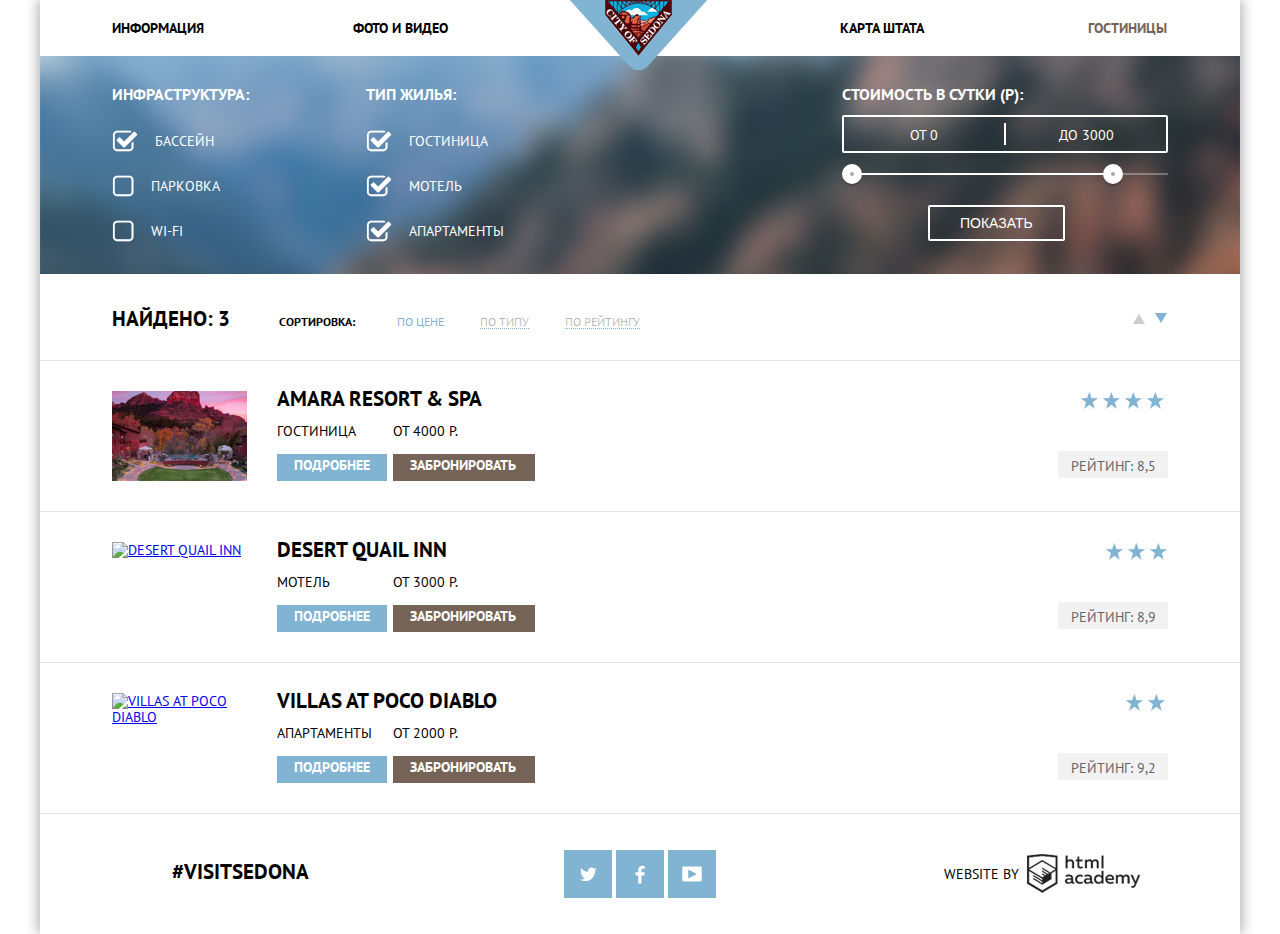
==== commit 4c58c5d0: "Исправила валидность" ====
--- a/catalog.html
+++ b/catalog.html
@@ -38,8 +38,8 @@
         <section class="filter">
           <form action="#" method="get">
             <fieldset class="clearfix">
-              <legend>Инфраструктура:</legend>
               <div class="infrastructure-form">
+                <h2>Инфраструктура:</h2>
                 <ul>
                   <li>
                     <label class="label-form-checked"> <input class="form-checkbox" type="checkbox" checked>
@@ -58,8 +58,8 @@
                   </li>
                 </ul>
               </div>
-              <legend>Тип жилья:</legend>
               <div class="house-form">
+                <h2>Тип жилья:</h2>
                 <ul>
                   <li>
                     <label class="label-form-checked"> <input class="form-checkbox" type="checkbox">
@@ -78,8 +78,8 @@
                   </li>
                 </ul>
               </div>
-              <legend>Стоимость в сутки (р):</legend>
               <div class="price-request-form">
+                <h2>Стоимость в сутки (р):</h2>
                 <div class="price-control">
                   <input type="text" name="start-price" placeholder="От 0">
                   <input type="text" name="end-price" placeholder="До 3000">
@@ -103,90 +103,89 @@
             <a class="active" href="#">По цене</a>
             <a  href="#">По типу</a>
             <a  href="#">По рейтингу</a>
-            </div>
-            <div class="sort">
-              <a class="high "> По возрастанию</a>
-              <a class="low low-active">По убыванию</a>
-            </div>
-          </div>
-
-          <div class="items-and-price">
-            <div class="item-catalog clearfix">
-              <figure class="image">
-                <a href="#">
-                  <img src="img/amara-resort.png" alt="Amara resort & spa">
-                </a>
-              </figure>
-              <div class="hotel clearfix">
-                <h4>
-                  <a class="hotel-title" href="#">Amara resort &#38; spa</a>
-                </h4>
-                <div class="hotel-left">
-                  <p> Гостиница</p>
-                  <a class="btn-details" href="#">Подробнее</a>
-                </div>
-                <div class="hotel-right">
-                  <p>от 4000 р.</p>
-                  <a class="btn-book" href="#">Забронировать</a>
-                </div>
-              </div>
-              <div class="rating">
-                <div class="star-hotel">
-                </div>
-                <p class="hotel-ratingy">Рейтинг: 8,5</p>
-              </div>
-            </div>
-            <div class="item-catalog clearfix">
-              <figure class="image">
-                <a href="#">
-                  <img src="img/desert.png" alt="Desert quail inn">
-                </a>
-              </figure>
-              <div class="hotel clearfix">
-                <h4>
-                  <a class="hotel-title" href="#">Desert quail inn</a>
-                </h4>
-                <div class="hotel-left">
-                  <p> Мотель</p>
-                  <a class="btn-details" href="#">Подробнее</a>
-                </div>
-                <div class="hotel-right">
-                  <p>от 3000 р.</p>
-                  <a class="btn-book" href="#">Забронировать</a>
-                </div>
-              </div>
-              <div class="rating">
-                <div class="star-motel">
-                </div>
-                <p class="motel-rating">Рейтинг: 8,9</p>
-              </div>
-            </div>
-            <div class="item-catalog clearfix">
-              <figure class="image">
-                <a href="#">
-                  <img src="img/villas.png" alt="Villas at poco diablo">
-                </a>
-              </figure>
-              <div class="hotel clearfix">
-                <h4>
-                  <a class="hotel-title" href="#">Villas at poco diablo</a>
-                </h4>
-                <div class="hotel-left">
-                  <p> Апартаменты</p>
-                  <a class="btn-details" href="#">Подробнее</a>
-                </div>
-                <div class="hotel-right">
-                  <p>от 2000 р.</p>
-                  <a class="btn-book" href="#">Забронировать</a>
-                </div>
-              </div>
-              <div class="rating">
-                <div class="star-apartment">
-                </div>
-                <p class="apartment-rating">Рейтинг: 9,2</p>
-              </div>
-            </div>
-          </div>
+          </div>
+          <div class="sort">
+            <a class="high "> По возрастанию</a>
+            <a class="low low-active">По убыванию</a>
+          </div>
+        </div>
+        <div class="items-and-price">
+          <div class="item-catalog clearfix">
+            <figure class="image">
+              <a href="#">
+                <img src="img/amara-resort.png" alt="Amara resort & spa">
+              </a>
+            </figure>
+            <div class="hotel clearfix">
+              <h4>
+                <a class="hotel-title" href="#">Amara resort &#38; spa</a>
+              </h4>
+              <div class="hotel-left">
+                <p> Гостиница</p>
+                <a class="btn-details" href="#">Подробнее</a>
+              </div>
+              <div class="hotel-right">
+                <p>от 4000 р.</p>
+                <a class="btn-book" href="#">Забронировать</a>
+              </div>
+            </div>
+            <div class="rating">
+              <div class="star-hotel">
+              </div>
+              <p class="hotel-ratingy">Рейтинг: 8,5</p>
+            </div>
+          </div>
+          <div class="item-catalog clearfix">
+            <figure class="image">
+              <a href="#">
+                <img src="img/desert.png" alt="Desert quail inn">
+              </a>
+            </figure>
+            <div class="hotel clearfix">
+              <h4>
+                <a class="hotel-title" href="#">Desert quail inn</a>
+              </h4>
+              <div class="hotel-left">
+                <p> Мотель</p>
+                <a class="btn-details" href="#">Подробнее</a>
+              </div>
+              <div class="hotel-right">
+                <p>от 3000 р.</p>
+                <a class="btn-book" href="#">Забронировать</a>
+              </div>
+            </div>
+            <div class="rating">
+              <div class="star-motel">
+              </div>
+              <p class="motel-rating">Рейтинг: 8,9</p>
+            </div>
+          </div>
+          <div class="item-catalog clearfix">
+            <figure class="image">
+              <a href="#">
+                <img src="img/villas.png" alt="Villas at poco diablo">
+              </a>
+            </figure>
+            <div class="hotel clearfix">
+              <h4>
+                <a class="hotel-title" href="#">Villas at poco diablo</a>
+              </h4>
+              <div class="hotel-left">
+                <p> Апартаменты</p>
+                <a class="btn-details" href="#">Подробнее</a>
+              </div>
+              <div class="hotel-right">
+                <p>от 2000 р.</p>
+                <a class="btn-book" href="#">Забронировать</a>
+              </div>
+            </div>
+            <div class="rating">
+              <div class="star-apartment">
+              </div>
+              <p class="apartment-rating">Рейтинг: 9,2</p>
+            </div>
+          </div>
+        </div>
       </main>
       <footer class="main-footer">
         <div class="container clearfix">
--- a/css/style.css
+++ b/css/style.css
@@ -348,35 +348,35 @@
 }
 
 .interested {
-    font-size: 30px;
-    line-height: 35px;
-    font-weight: bold;
-    font-family: "PT Sans", "Arial", sans-serif;
-    color: rgb(0,0,0);
-    margin: 0;
-    margin-bottom: 23px;
-    text-align: center;
+  font-size: 30px;
+  line-height: 35px;
+  font-weight: bold;
+  font-family: "PT Sans", "Arial", sans-serif;
+  color: rgb(0,0,0);
+  margin: 0;
+  margin-bottom: 23px;
+  text-align: center;
 }
 .info b {
-      display: block;
-      width: 567px;
-      height: 86px;
-      margin: 0 316px;
-      padding-top: 30px;
-      margin-top: 50px;
-      font-size: 21px;
-      line-height: 26px;
-      font-weight: bold;
-      box-sizing: border-box;
-      background: rgb(118,99,87);
-      color: rgb(255, 255, 255);
-      text-align: center;
+  display: block;
+  width: 567px;
+  height: 86px;
+  margin: 0 316px;
+  padding-top: 30px;
+  margin-top: 50px;
+  font-size: 21px;
+  line-height: 26px;
+  font-weight: bold;
+  box-sizing: border-box;
+  background: rgb(118,99,87);
+  color: rgb(255, 255, 255);
+  text-align: center;
 }
 
 .info p {
-    line-height: 24px;
-    text-align: center;
-  }
+  line-height: 24px;
+  text-align: center;
+}
 
 .date label,
 .people-number label{
@@ -387,728 +387,791 @@
 }
 
 .date-request {
-    position: absolute;
-    width: 567px;
-    height: 395px;
-    padding: 54px;
-    background: rgb(255,255,255);
-    position: absolute;
-    left: 316px;
-    box-sizing: border-box;
-    box-shadow: 0 7px 15px 0 rgba(0,0,0,.15);
-}
-
-  .date-check-in input[type="text"],
-  .date-check-out input[type="text"] {
-    position: relative;
-    width: 346px;
-    ont-size: 14px;
-    font-weight: bold;
-    line-height: 16px;
-    font-family: "PT Sans", "Arial", sans-serif;
-    color: rgb(0,0,0);
-    text-transform: uppercase;
-    margin: 0;
-    margin-bottom: 30px;
-    margin-left: 21px;
-    padding: 10px 15px;
-    padding-right: 30px;
-    background: rgb(242,242,242);
-    box-sizing: border-box;
-    border:none;
+  position: absolute;
+  width: 567px;
+  height: 395px;
+  padding: 54px;
+  background: rgb(255,255,255);
+  position: absolute;
+  left: 316px;
+  box-sizing: border-box;
+  box-shadow: 0 7px 15px 0 rgba(0,0,0,.15);
+}
+
+.date-check-in input[type="text"],
+.date-check-out input[type="text"] {
+  position: relative;
+  width: 346px;
+  ont-size: 14px;
+  font-weight: bold;
+  line-height: 16px;
+  font-family: "PT Sans", "Arial", sans-serif;
+  color: rgb(0,0,0);
+  text-transform: uppercase;
+  margin: 0;
+  margin-bottom: 30px;
+  margin-left: 21px;
+  padding: 10px 15px;
+  padding-right: 30px;
+  background: rgb(242,242,242);
+  box-sizing: border-box;
+  border:none;
+}
+
+.date-check-in input[type="text"]:hover,
+.date-check-out input[type="text"]:hover {
+  background: rgb(235,235,235);
+}
+
+.date-check-in input[type="text"]:focus,
+.date-check-out input[type="text"]:focus {
+  background: rgb(255,255,255);
+  border: 2px solid rgb(229,229,229);
+}
+
+.calendar-btn-in {
+  position: absolute;
+  background-image: url("../img/cal.png");
+  left: 483px;
+  top: 63px;
+  width: 21px;
+  height: 21px;
+}
+
+.calendar-btn-out {
+  position: absolute;
+  background-image: url("../img/cal.png");
+  left: 483px;
+  top: 130px;
+  width: 21px;
+  height: 21px;
+}
+
+.calendar-btn-in:hover {
+  background-image: url("../img/cal-hover.png");
+}
+
+.calendar-btn-in:active {
+  background-image: url("../img/cal-active.png");
+}
+
+.calendar-btn-out:hover {
+  background-image: url("../img/cal-hover.png");
+}
+
+.calendar-btn-out:active {
+  background-image: url("../img/cal-active.png");
+}
+
+.child input[type="text"],
+.adults input[type="text"] {
+  width:45px;
+  height:36px;
+  background: rgb(242,242,242);
+  box-sizing: border-box;
+  font-size: 14px;
+  line-height: 16px;
+  font-weight: bold;
+  font-family: "PT Sans", "Arial", sans-serif;
+  color: rgb(0,0,0);
+  text-transform: uppercase;
+  text-align: center;
+  border:none;
+  padding-left: 10px;
+}
+
+.adults {
+  float: left;
+}
+
+.child {
+  float: right;
+}
+
+.adults-field {
+  margin-left: 113px;
+  margin-bottom: 53px;
+  margin-top: -29px;
+}
+
+.child-field {
+  margin-left: 113px;
+  margin-bottom: 53px;
+  margin-top: -29px;
+}
+
+.people {
+  width: 113px;
+  background: rgb(242,242,242);
   }
 
-  .date-check-in input[type="text"]:hover,
-  .date-check-out input[type="text"]:hover {
-    background: rgb(235,235,235);
-  }
-
-  .date-check-in input[type="text"]:focus,
-  .date-check-out input[type="text"]:focus {
-    background: rgb(255,255,255);
-    border: 2px solid rgb(229,229,229);
-  }
-
-  .calendar-btn-in {
-    position: absolute;
-    background-image: url("../img/cal.png");
-    left: 483px;
-    top: 63px;
-    width: 21px;
-    height: 21px;
-  }
-
-  .calendar-btn-out {
-    position: absolute;
-    background-image: url("../img/cal.png");
-    left: 483px;
-    top: 130px;
-    width: 21px;
-    height: 21px;
-  }
-  .calendar-btn-in:hover {
-    background-image: url("../img/cal-hover.png");
-  }
-  .calendar-btn-in:active{
-    background-image: url("../img/cal-active.png");
-  }
-  .calendar-btn-out:hover{
-    background-image: url("../img/cal-hover.png");
-  }
-  .calendar-btn-out:active{
-    background-image: url("../img/cal-active.png");
-  }
-  .child input[type="text"],
-  .adults input[type="text"]{
-    width:45px;
-   height:36px;
-   background: rgb(242,242,242);
-  box-sizing: border-box;
-    font-size: 14px;
-    line-height: 16px;
-    font-weight: bold;
-    font-family: "PT Sans", "Arial", sans-serif;
-    color: rgb(0,0,0);
-    text-transform: uppercase;
-    text-align: center;
-    border:none;
-    padding-left: 10px;
-  }
-  .adults{
-    float:left;
-  }
-  .child{
-    float:right;
-  }
-  .adults-field{
-      margin-left: 113px;
-        margin-bottom: 53px;
-        margin-top: -29px;
-  }
-  .child-field{
-      margin-left: 113px;
-        margin-bottom: 53px;
-        margin-top: -29px;
-  }
-  .people{
-    background: rgb(242,242,242);
-    width:113px;
-
-  }
-  .adults-title{
-    display: inline-block;
-    padding-top: 16px;
-
-  }
-  .child-title{
-    display: inline-block;
-    padding-top: 15px;
-        margin-left: 47px;
-  }
-  .btn-children,
-  .btn-people{
-    border:0;
-    width:25px;
-    height:25px;
-    background:none;
-    padding-top: 5px;
-  }
-  .btn-minus{
-   font-size:21px;
-    font-weight:bold;
-    color:rgb(169,169,169);
-    padding-left: 14px;
-  }
-  .btn-minus:hover{
-    color:rgb(0,0,0);
-  }
-  .btn-minus:active{
-    color:rgb(129,179,210);
-  }
-  .btn-plus{
-    font-size:21px;
-     font-weight:bold;
-    color:rgb(169,169,169);
-    padding-left: 12px;
-  }
-  .btn-plus:hover{
-    color:rgb(0,0,0);
-  }
-  .btn-plus:active{
-    color:rgb(129,179,210);
-  }
-  .people-number input[type="text"]::placeholder,
-  .date input[type="text"]::placeholder{
-    color:rgb(0,0,0);
-    text-transform: uppercase;
-  }
-  .filter{
-    background-image: url("../img/filter-background.png");
-    background-position: 50% 15%;
-    height:218px;
-    box-sizing: border-box;
+.adults-title {
+  display: inline-block;
+  padding-top: 16px;
+}
+
+.child-title {
+  display: inline-block;
+  padding-top: 15px;
+  margin-left: 47px;
+}
+
+.btn-children,
+.btn-people {
+  padding-top: 5px;
+  width:25px;
+  height:25px;
+  border:0;
+  background:none;
+}
+.btn-minus {
+  font-size: 21px;
+  font-weight: bold;
+  color: rgb(169,169,169);
+  padding-left: 14px;
+}
+
+.btn-minus:hover {
+  color: rgb(0,0,0);
+}
+
+.btn-minus:active {
+  color: rgb(129,179,210);
+}
+
+.btn-plus {
+  font-size: 21px;
+  font-weight: bold;
+  color: rgb(169,169,169);
+  padding-left: 12px;
+}
+
+.btn-plus:hover {
+  color: rgb(0,0,0);
+}
+
+.btn-plus:active {
+  color: rgb(129,179,210);
+}
+
+.people-number input[type="text"]::placeholder,
+.date input[type="text"]::placeholder {
+  color: rgb(0,0,0);
+  text-transform: uppercase;
+}
+
+.filter {
+  height: 218px;
+  margin-bottom: 23px;
+  background-image: url("../img/filter-background.png");
+  background-position: 50% 15%;
   background-size: cover;
-  margin-bottom: 23px;
-  }
-  fieldset{
-    border:0;
-    padding: 0;
-    margin:0;
-  }
-
-  .infrastructure-form{
-    float: left;
-    color:rgb(255,255,255);
-    padding-left: 72px;
-    padding-right: 117px;
-  }
-  .infrastructure-form li,
-  .house-form li{
-    padding-bottom: 23px;
-  }
-  .infrastructure-form span,
-  .house-form span{
-    display: inline-block;
-    padding-left: 13px;
-    padding-top: 3px;
-  }
-  .price-control input[type="text"]::placeholder{
-    color:rgb(255,255,255);
-    text-transform: uppercase;
-  }
-
-  .date-request .btn{
-  background: rgb(129,179,210);
-  width: 458px;
-  height:60px;
-  padding-right:195px;
-  padding-left:195px;
-  border:none;
+  box-sizing: border-box;
+}
+
+fieldset {
+  border: 0;
+  padding: 0;
+  margin: 0;
+}
+
+.infrastructure-form {
+  float: left;
+  color: rgb(255,255,255);
+  padding-left: 72px;
+  padding-right: 117px;
+}
+
+.infrastructure-form li,
+.house-form li {
+  padding-bottom: 23px;
+}
+
+.infrastructure-form span,
+.house-form span {
+  display: inline-block;
+  padding-left: 13px;
+  padding-top: 3px;
+}
+
+.price-control input[type="text"]::placeholder {
+  color :rgb(255,255,255);
+  text-transform: uppercase;
+}
+
+.date-request .btn {
   color: rgb(255,255,255);
   font-weight: bold;
   font-size: 21px;
   line-height:25px;
   font-family:"PT Sans", "Arial", sans-serif;
   text-transform: uppercase;
-  }
-  .date-request .btn:hover{
-    background: rgb(102,158,192);
-  }
-  .date-request .btn:active{
-    background: rgb(84,150,189);
-  }
-  .house-form{
-    float: left;
-    width:288px;
-    color:rgb(255,255,255);
-  }
-  .price-request-form{
-      float: right;
-    padding-right: 72px;
-    color:rgb(255,255,255);
-  }
-  .infrastructure-form ul,
-  .house-form ul,
-  .price-request-form ul{
-      list-style: none;
-      padding: 0;
-  }
-
-  .form-checkbox{
-    display: none;
-    position:relative;
-  }
-
-  .label-form-checked::before{
-
-    content: "";
-    width:26px;
-    height: 22px;
-  display: inline-block;
-    cursor: pointer;
-    vertical-align: top;
-    background: url("../img/checkbox.png");
-    background-repeat:no-repeat;
-    background-position:center;
-  }
-  .label-form-checked:disabled::before{
-    background: url("../img/checkbox-disabled.png");
-  }
-  .label-form:disabled::before{
-    background: url("../img/checkbox-empty-dis.png");
-  }
-  .label-form::before{
-
-    content: "";
-    width:22px;
-    height: 22px;
-  display: inline-block;
-    cursor: pointer;
-    vertical-align: top;
-    background: url("../img/checkbox-empty.png");
-    background-repeat:no-repeat;
-    background-position:center;
-  }
-  .infrastructure-form legend,
-  .house-form legend{
+  width: 458px;
+  height: 60px;
+  padding-right: 195px;
+  padding-left: 195px;
+  background: rgb(129,179,210);
+  border: none;
+}
+
+.date-request .btn:hover {
+  background: rgb(102,158,192);
+}
+
+.date-request .btn:active {
+  background: rgb(84,150,189);
+}
+
+.house-form {
+  float: left;
+  width: 288px;
+  color: rgb(255,255,255);
+}
+.price-request-form {
+  float: right;
+  padding-right: 72px;
+  color: rgb(255,255,255);
+}
+
+.infrastructure-form ul,
+.house-form ul,
+.price-request-form ul {
+    list-style: none;
     padding: 0;
-        margin-top: 28px;
-    margin-bottom: 25px;
-    font-weight: bold;
-    font-size: 16px;
-    line-height: 21px;
-      text-align: left;
-  }
-  .price-request-form legend{
-    padding: 0;
-        margin-top: 28px;
-    margin-bottom: 10px;
-    font-weight: bold;
-    font-size: 16px;
-    line-height: 21px;
-      text-align: left;
-  }
-  .price-control {
-    position: relative;
-    height: 34px;
-    margin-bottom: 20px;
-    border: 2px solid #ffffff;
-    border-radius: 2px;
-     margin-right: 0;
-  }
-  .price-control input[type="text"]{
+}
+
+.form-checkbox {
+  display: none;
+  position: relative;
+}
+
+.label-form-checked::before {
+  content: "";
+  width: 26px;
+  height: 22px;
+  display: inline-block;
+  cursor: pointer;
+  vertical-align: top;
+  background: url("../img/checkbox.png");
+  background-repeat:no-repeat;
+  background-position:center;
+}
+
+.label-form-checked:disabled::before {
+  background: url("../img/checkbox-disabled.png");
+}
+
+.label-form:disabled::before {
+  background: url("../img/checkbox-empty-dis.png");
+}
+
+.label-form::before {
+  content: "";
+  width:22px;
+  height: 22px;
+  display: inline-block;
+  cursor: pointer;
+  vertical-align: top;
+  background: url("../img/checkbox-empty.png");
+  background-repeat:no-repeat;
+  background-position:center;
+}
+.infrastructure-form h2,
+.house-form h2 {
+  font-size: 16px;
+  line-height: 21px;
+  font-weight: bold;
+  padding: 0;
+  margin-top: 28px;
+  margin-bottom: 25px;
+  text-align: left;
+}
+
+.price-request-form h2 {
+  font-size: 16px;
+  line-height: 21px;
+  font-weight: bold;
+  padding: 0;
+  margin-top: 28px;
+  margin-bottom: 10px;
+  text-align: left;
+}
+
+.price-control {
+  position: relative;
+  height: 34px;
+  margin-bottom: 20px;
+  border: 2px solid #ffffff;
+  border-radius: 2px;
+  margin-right: 0;
+}
+
+.price-control input[type="text"] {
   width:155px;
-    padding-top: 10px;
-        text-align: center;
-    margin: 0;
-
-    color: inherit;
-    font: inherit;
-
-    background: none;
-    border: none;
-  }
-  .price-control::after {
-    content: "";
-    position: absolute;
-    top: 50%;
-      left: 50%;
-    width: 2px;
-    height: 22px;
+  padding-top: 10px;
+  text-align: center;
+  margin: 0;
+  color: inherit;
+  font: inherit;
+  background: none;
+  border: none;
+}
+
+.price-control::after {
+  content: "";
+  position: absolute;
+  top: 50%;
+  left: 50%;
+  width: 2px;
+  height: 22px;
   transform: translate(-50%, -50%);
-    background: rgb(255,255,255);
-  }
-  .slider{
-    position: relative;
-
-    margin-bottom: 30px;
-  }
-  .scale {
-   height: 2px;
-
-   background: rgba(255, 255, 255, 0.3);
-  }
-  .bar {
-    width: 80%;
-    height: 2px;
-
-    background: #ffffff;
-  }
-  .slider-control{
-    position: absolute;
-    top: -9px;
-    width: 4px;
-    height: 4px;
-
-    background: #ababab;
-    border: 8px solid #ffffff;
-    border-radius: 50%;
-    box-shadow: 0 2px 1px 0 rgba(0, 1, 1, 0.2);
-    cursor: pointer;
-  }
-  .slider-control:hover {
-    background: #1c4f80;
-  }
-  .slider-control-min {
-    left: 0;
-  }
-
-  .slider-control-max {
-    left: 80%;
-  }
-  .btn-transparent {
-    display: block;
-    margin-left: 86px;
-    padding: 6px 30px;
-
-    font-size: 14px;
-    line-height: 20px;
-    color: #ffffff;
-    text-transform: uppercase;
-
-    background: transparent;
-    border: 2px solid #ffffff;
-    border-radius: 2px;
-    cursor: pointer;
-  }
-  .btn-transparent:hover {
-    color: #000000;
-
-    background: #ffffff;
-  }
-
-  .search{
-    border-bottom: 1px solid rgb(229,229,229);
-    height:63px;
-  }
-
-  .search b{
+  background: rgb(255,255,255);
+}
+
+.slider {
+  position: relative;
+  margin-bottom: 30px;
+}
+
+.scale {
+ height: 2px;
+ background: rgba(255, 255, 255, 0.3);
+}
+
+.bar {
+  width: 80%;
+  height: 2px;
+  background: #ffffff;
+}
+
+.slider-control {
+  position: absolute;
+  top: -9px;
+  width: 4px;
+  height: 4px;
+  background: #ababab;
+  border: 8px solid #ffffff;
+  border-radius: 50%;
+  box-shadow: 0 2px 1px 0 rgba(0, 1, 1, 0.2);
+  cursor: pointer;
+}
+
+.slider-control:hover {
+  background: #1c4f80;
+}
+
+.slider-control-min {
+  left: 0;
+}
+
+.slider-control-max {
+  left: 80%;
+}
+.btn-transparent {
+  font-size: 14px;
+  line-height: 20px;
+  color: rgb(255,255,255);
+  text-transform: uppercase;
+  display: block;
+  margin-left: 86px;
+  padding: 6px 30px;
+  background: transparent;
+  border: 2px solid rgb(255,255,255);
+  border-radius: 2px;
+  cursor: pointer;
+}
+.btn-transparent:hover {
+  color: rgb(0,0,0);
+  background: rgb(255,255,255);
+}
+
+.search {
+  border-bottom: 1px solid rgb(229,229,229);
+  height:63px;
+}
+
+.search b {
   margin-left: 72px;
-     font-size: 21px;
-     line-height: 26px;
-     margin-right: 45px;
-  }
-  .search p{
-  display: inline-block;
-  vertical-align: middle;
-  width: 114px;
+  font-size: 21px;
+  line-height: 26px;
+  margin-right: 45px;
+}
+
+.search p {
+  display: inline-block;
   font-size: 12px;
   line-height: 26px;
   font-weight: bold;
-      }
-
-      .search-result a{
-          position: relative;
-        display: inline-block;
-          vertical-align:middle;
-
-          margin-right: 32px;
-
-          font-size: 12px;
-          line-height: 12px;
-          text-decoration: none;
-
-            color: rgba(0,0,0,0.3);
-
-            border-bottom: 1px dotted rgba(129,179,210, 1);
-      }
-   .search-result a:hover{
-    color: rgb(129,179,210);
-    border-bottom: 1px dotted rgba(129,179,210, 1);
-  }
-  .search-result a:active{
-    color: rgba(0,0,0,1);
-    border:none;
-  }
-  .search-result .active{
-    color: rgba(129,179,210,1);
-    border:none;
-  }
-  .sort{
-    display: inline-block;
+  width: 114px;
+  vertical-align: middle;
+}
+
+.search-result a{
+  position: relative;
+  display: inline-block;
+  font-size: 12px;
+  line-height: 12px;
+  text-decoration: none;
+  color: rgba(0,0,0,0.3);
+  vertical-align: middle;
+  margin-right: 32px;
+  border-bottom: 1px dotted rgba(129,179,210, 1);
+}
+
+.search-result a:hover {
+  color: rgb(129,179,210);
+  border-bottom: 1px dotted rgba(129,179,210, 1);
+}
+
+.search-result a:active {
+  color: rgba(0,0,0,1);
+  border: none;
+}
+
+.search-result .active {
+  color: rgba(129,179,210,1);
+  border: none;
+}
+
+.sort {
+  display: inline-block;
   padding-left: 1200px;
-  }
-  .sort a{
-    text-decoration: none;
-     position: relative;
-    display: block;
-    font-size: 0;
-      border-bottom: none;
-  }
-
-  .low::after{
-    position: absolute;
-    content: "";
-    display: block;
-    height: 0px;
-      width: 0px;
-      right: 73px;
-        bottom: 50px;
-        border: 6px solid transparent;
-        border-top: 10px solid rgb(204,204,204);
-  }
-  .high::after{
-    position: absolute;
-    content: "";
-    display: block;
-    height: 0px;
-      width: 0px;
-      right: 95px;
-        bottom: 39px;
-        border: 6px solid transparent;
-        border-bottom: 10px solid rgb(204,204,204);
-  }
-  .low:hover::after{
-    position: absolute;
-    content: "";
-    display: block;
-    height: 0px;
-      width: 0px;
-      right: 73px;
-        bottom: 50px;
-        border: 6px solid transparent;
+}
+
+.sort a {
+  position: relative;
+  display: block;
+  font-size: 0;
+  text-decoration: none;
+  border-bottom: none;
+}
+
+.low::after {
+  position: absolute;
+  content: "";
+  display: block;
+  height: 0px;
+  width: 0px;
+  right: 73px;
+  bottom: 50px;
+  border: 6px solid transparent;
+  border-top: 10px solid rgb(204,204,204);
+}
+
+.high::after {
+  position: absolute;
+  content: "";
+  display: block;
+  height: 0px;
+  width: 0px;
+  right: 95px;
+  bottom: 39px;
+  border: 6px solid transparent;
+  border-bottom: 10px solid rgb(204,204,204);
+}
+
+.low:hover::after {
+  position: absolute;
+  content: "";
+  display: block;
+  height: 0px;
+  width: 0px;
+  right: 73px;
+  bottom: 50px;
+  border: 6px solid transparent;
   border-top: 10px solid rgb(0,0,0);
-  }
-  .low:active::after,
-  .low-active::after{
-    position: absolute;
-    content: "";
-    display: block;
-    height: 0px;
-      width: 0px;
-      right: 73px;
-        bottom: 50px;
-        border: 6px solid transparent;
+}
+
+.low:active::after,
+.low-active::after {
+  position: absolute;
+  content: "";
+  display: block;
+  height: 0px;
+  width: 0px;
+  right: 73px;
+  bottom: 50px;
+  border: 6px solid transparent;
   border-top: 10px solid rgb(129,179,210);
-  }
-  .high:hover::after{
-    position: absolute;
-    content: "";
-    display: block;
-    height: 0px;
-      width: 0px;
-      right: 95px;
-        bottom: 39px;
-        border: 6px solid transparent;
+}
+
+.high:hover::after {
+  position: absolute;
+  content: "";
+  display: block;
+  height: 0px;
+  width: 0px;
+  right: 95px;
+  bottom: 39px;
+  border: 6px solid transparent;
   border-bottom: 10px solid rgb(0,0,0);
-  }
-  .high:active::after{
+}
+
+.high:active::after {
   border-bottom: 10px solid rgb(129,179,210);
-  }
-  .item-catalog{
-    width: 1200px;
-    padding: 30px 72px;
-    height:151px;
-    border-bottom: 1px solid rgb(229,229,229);
-    box-sizing: border-box;
-  }
-  .image{
-    float: left;
-    width: 135px;
-    height: 90px;
-    margin: 0;
-        padding-right: 30px;
-  }
-  .hotel-left{
-    float:left;
-    width: 110px;
-        margin: 0;
-        margin-right: 6px;
-  }
-  .hotel-right{
-    float:right;
-    width: 142px;
-        margin: 0;
-        margin-right: 6px;
-  }
-  h4{
-    margin:0;
-  }
-  .hotel-titel{
-    color:rgb(0,0,0);
-    font-weight: bold;
-    font-size: 21px;
-    line-height: 26px;
-  }
-  .btn-details{
+}
+
+.item-catalog {
+  width: 1200px;
+  height:151px;
+  padding: 30px 72px;
+  border-bottom: 1px solid rgb(229,229,229);
+  box-sizing: border-box;
+}
+
+.image {
+  float: left;
+  width: 135px;
+  height: 90px;
+  margin: 0;
+  padding-right: 30px;
+}
+
+.hotel-left {
+  float: left;
+  width: 110px;
+  margin: 0;
+  margin-right: 6px;
+}
+
+.hotel-right {
+  float: right;
+  width: 142px;
+  margin: 0;
+  margin-right: 6px;
+}
+
+h4 {
+  margin: 0;
+}
+
+.hotel-titel {
+  color: rgb(0,0,0);
+  font-weight: bold;
+  font-size: 21px;
+  line-height: 26px;
+}
+
+.btn-details {
+  display: block;
   width: 110px;
   height: 27px;
-  display: block;
   margin-top: 15px;
   padding: 3px 17px;
   background-color: rgb(129,179,210);
   box-sizing: border-box;
-  }
-  .btn-details:hover{
-    background-color: rgb(102,158,192);
-  }
-  .btn-details:active{
-    background-color: rgb(84,150,189);
-  }
-  .btn-book{
-    width: 142px;
-    height: 27px;
-    display: block;
-    margin-top: 15px;
-    padding: 3px 17px;
-    background-color:  rgb(118,99,87);
-    box-sizing: border-box;
-  }
-  .btn-book:hover{
-    background-color: rgb(96,78,67);
-  }
-  .btn-book:active{
-    background-color: rgb(80,62,51);
-  }
-  .btn-details,
-  .btn-book{
-    font-weight: bold;
-    color: rgb(255,255,255);
-    text-decoration: none;
-  }
-  .hotel-title{
-    font-weight: bold;
-    color: rgb(0,0,0);
-    font-size: 21px;
-    text-decoration: none;
-  }
-  .hotel-title:hover{
-    color:rgb(129,179,210);
-  }
-  .hotel-title:active{
-    color:rgba(0,0,0,0.3);
-  }
-  .hotel{
-    float: left;
-  }
-  .rating{
-    float: right;
-  }
-
-  .rating p{
-    display: inline-block;
-      background-color: rgb(242,242,242);
-      padding-top:7px;
-      box-sizing: border-box;
-      width: 110px;
-      height: 27px;
-      color:rgb(102,102,102);
-      text-align: center;
-      margin:0;
-  }
-  .star{
-    position: relative;
-  }
-  .star-hotel{
-    background-image: url("../img/star.png");
-    background-repeat:repeat-x;
-    display: block;
-    width: 90px;
-    height:30px;
-    vertical-align: center;
-    padding-top: 30px;
-        margin-left: auto;
-  }
-  .star-motel{
-    background-image: url("../img/star.png");
-    background-repeat:repeat-x;
-    display: block;
-    width: 65px;
-    height:30px;
-    vertical-align: center;
-    padding-top: 30px;
-        margin-left: auto;
-  }
-  .star-apartment{
-    background-image: url("../img/star.png");
-    background-repeat:repeat-x;
-    display: block;
-    width: 45px;
-    height:30px;
-    vertical-align: center;
-    padding-top: 30px;
-        margin-left: auto;
-  }
-
-
-  .main-footer{
-
-    background-color: rgb(255,255,255);
-    width: 100%;
-    min-height: 120px;
-    bottom:0px;
-  }
-  .footer-index{
-    position: absolute;
-    background-color: rgba(255,255,255,0.9);
-    width: 1200px;
-    min-height: 120px;
-    bottom:0px;
-  }
-  .footer-contacts {
-    float: left;
-    width: 400px;
-    min-height: 120px;
-    padding-top: 46px;
-    text-align: center;
-    box-sizing: border-box;
-  }
-  .footer-contacts a{
-    font-size: 21px;
-    line-height: 24px;
-    font-weight: bold;
-    color: rgb(0,0,0);
-    text-decoration: none;
-  }
-  .footer-social {
-    float: left;
-    width: 400px;
-    min-height:120px;
-    padding-top: 36px;
-  box-sizing: border-box;
-    text-align: center;
-  }
-
-  .social-btn{
-    width: 48px;
-    height: 48px;
-    display: inline-block;
-    font-size: 0;
-    vertical-align: top;
-    text-decoration: none;
-    background-color: rgb(129,179,210);
-
-  }
-  .social-btn-twitter{
-    background-image: url("../img/tw.png");
-    background-repeat:no-repeat;
-    background-position:center;
-  }
-  .social-btn-facebook{
-    background-image: url("../img/fb.png");
-    background-repeat:no-repeat;
-    background-position:center;
-  }
-  .social-btn-youtube{
-    background-image: url("../img/youtube.png");
-    background-repeat:no-repeat;
-    background-position:center;
-  }
-  .social-btn:hover{
-    background-color: rgb(102,158,192);
-  }
-  .social-btn:active{
-    background-color: rgb(84,150,189);
-  }
-
-  .footer-copyright {
-    float: right;
-    width: 400px;
-    min-height: 120px;
-    padding-top: 40px;
-    padding-right: 7px;
-    text-align: center;
-    box-sizing: border-box;
-  }
-  .footer-copyright span {
-          margin-left: 10px;
-          font-size: 14px;
-          display: inline-block;
-          vertical-align: middle;
-        }
-  .btn-html{
-    display: inline-block;
-    width: 113px;
-    height: 39px;
-    display: inline-block;
-    font-size: 0;
-    vertical-align: middle;
-    text-decoration: top;
-    background-image: url("../img/html-academy.png");
-  }
-  .btn-html:hover{
-    background-image: url("../img/html-hover.png");
-  }
-  .btn-html:active{
-    background-image: url("../img/html-active.png");
-  }
+}
+
+.btn-details:hover {
+  background-color: rgb(102,158,192);
+}
+
+.btn-details:active {
+  background-color: rgb(84,150,189);
+}
+
+.btn-book {
+  width: 142px;
+  height: 27px;
+  display: block;
+  margin-top: 15px;
+  padding: 3px 17px;
+  background-color:  rgb(118,99,87);
+  box-sizing: border-box;
+}
+
+.btn-book:hover {
+  background-color: rgb(96,78,67);
+}
+
+.btn-book:active {
+  background-color: rgb(80,62,51);
+}
+
+.btn-details,
+.btn-book {
+  font-weight: bold;
+  color: rgb(255,255,255);
+  text-decoration: none;
+}
+
+.hotel-title {
+  font-weight: bold;
+  color: rgb(0,0,0);
+  font-size: 21px;
+  text-decoration: none;
+}
+
+.hotel-title:hover {
+  color: rgb(129,179,210);
+}
+
+.hotel-title:active {
+  color: rgba(0,0,0,0.3);
+}
+
+.hotel {
+  float: left;
+}
+
+.rating {
+  float: right;
+}
+
+.rating p {
+  display: inline-block;
+  width: 110px;
+  height: 27px;
+  margin: 0;
+  padding-top: 7px;
+  color: rgb(102,102,102);
+  text-align: center;
+  background-color: rgb(242,242,242);
+  box-sizing: border-box;
+}
+
+.star {
+  position: relative;
+}
+.star-hotel {
+  display: block;
+  width: 90px;
+  height: 30px;
+  padding-top: 30px;
+  margin-left: auto;
+  vertical-align: center;
+  background-image: url("../img/star.png");
+  background-repeat: repeat-x;
+}
+
+.star-motel {
+  display: block;
+  width: 65px;
+  height:30px;
+  padding-top: 30px;
+  margin-left: auto;
+  vertical-align: center;
+  background-image: url("../img/star.png");
+  background-repeat:repeat-x;
+}
+.star-apartment {
+  display: block;
+  width: 45px;
+  height:30px;
+  padding-top: 30px;
+  margin-left: auto;
+  background-image: url("../img/star.png");
+  background-repeat:repeat-x;
+  vertical-align: center;
+}
+
+.main-footer {
+  width: 100%;
+  min-height: 120px;
+  bottom: 0px;
+  background-color: rgb(255,255,255);
+}
+
+.footer-index {
+  position: absolute;
+  width: 1200px;
+  min-height: 120px;
+  bottom:0px;
+  background-color: rgba(255,255,255,0.9);
+}
+
+.footer-contacts {
+  float: left;
+  width: 400px;
+  min-height: 120px;
+  padding-top: 46px;
+  text-align: center;
+  box-sizing: border-box;
+}
+
+.footer-contacts a {
+  font-size: 21px;
+  line-height: 24px;
+  font-weight: bold;
+  color: rgb(0,0,0);
+  text-decoration: none;
+}
+
+.footer-social {
+  float: left;
+  width: 400px;
+  min-height:120px;
+  padding-top: 36px;
+  box-sizing: border-box;
+  text-align: center;
+}
+
+.social-btn {
+  width: 48px;
+  height: 48px;
+  display: inline-block;
+  font-size: 0;
+  vertical-align: top;
+  text-decoration: none;
+  background-color: rgb(129,179,210);
+}
+
+.social-btn-twitter {
+  background-image: url("../img/tw.png");
+  background-repeat: no-repeat;
+  background-position: center;
+}
+
+.social-btn-facebook {
+  background-image: url("../img/fb.png");
+  background-repeat: no-repeat;
+  background-position: center;
+}
+
+.social-btn-youtube {
+  background-image: url("../img/youtube.png");
+  background-repeat: no-repeat;
+  background-position: center;
+}
+.social-btn:hover {
+  background-color: rgb(102,158,192);
+}
+
+.social-btn:active {
+  background-color: rgb(84,150,189);
+}
+
+.footer-copyright {
+  float: right;
+  width: 400px;
+  min-height: 120px;
+  padding-top: 40px;
+  padding-right: 7px;
+  text-align: center;
+  box-sizing: border-box;
+}
+
+.footer-copyright span {
+  display: inline-block;
+  font-size: 14px;
+  margin-left: 10px;
+  vertical-align: middle;
+}
+
+.btn-html {
+  display: inline-block;
+  width: 113px;
+  height: 39px;
+  font-size: 0;
+  vertical-align: middle;
+  text-decoration: top;
+  background-image: url("../img/html-academy.png");
+}
+
+.btn-html:hover {
+  background-image: url("../img/html-hover.png");
+}
+
+.btn-html:active {
+  background-image: url("../img/html-active.png");
+}
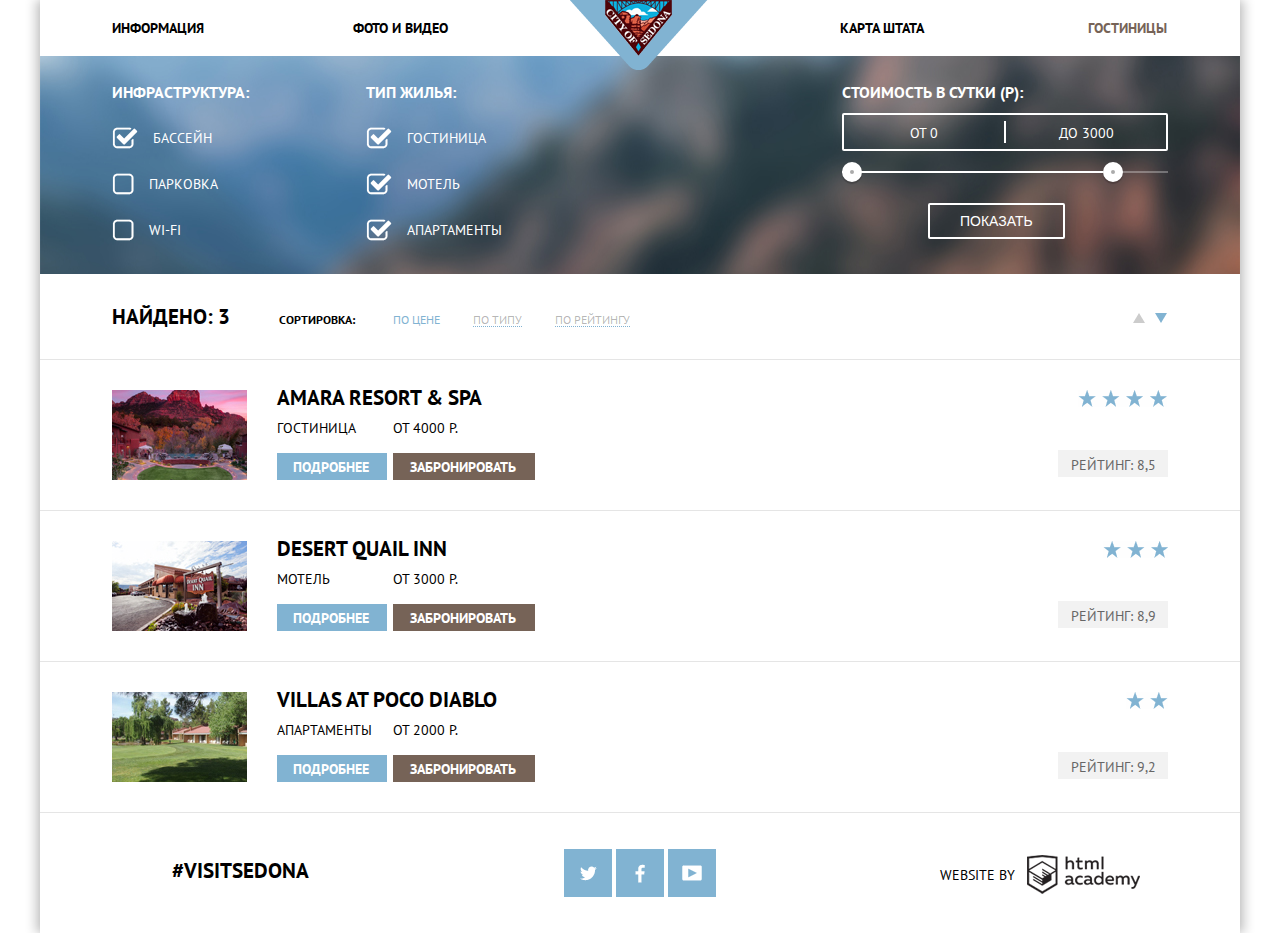
==== commit cfbcea32: "Исправления" ====
--- a/catalog.html
+++ b/catalog.html
@@ -12,8 +12,8 @@
       <header class="main-header">
         <div class="container clearfix">
           <div class="main-logo">
-            <a href="#">
-              <img class="main-logo-picture" src="img/logo.png" alt="City of Sedona">
+            <a href="index.html">
+              <img class="main-logo-picture" src="img/logo.png" alt="City of Sedona" width="138" height="70">
             </a>
           </div>
           <nav class="main-navigation">
@@ -36,10 +36,9 @@
       </header>
       <main class="container">
         <section class="filter">
-          <form action="#" method="get">
-            <fieldset class="clearfix">
-              <div class="infrastructure-form">
-                <h2>Инфраструктура:</h2>
+          <form class="form-filter" action="#" method="get">
+            <fieldset class="infrastructure-form ">
+                <legend>Инфраструктура:</legend>
                 <ul>
                   <li>
                     <label class="label-form-checked"> <input class="form-checkbox" type="checkbox" checked>
@@ -57,9 +56,9 @@
                     </label>
                   </li>
                 </ul>
-              </div>
-              <div class="house-form">
-                <h2>Тип жилья:</h2>
+              </fieldset>
+              <fieldset class="house-form">
+                <legend>Тип жилья:</legend>
                 <ul>
                   <li>
                     <label class="label-form-checked"> <input class="form-checkbox" type="checkbox">
@@ -77,9 +76,9 @@
                     </label>
                   </li>
                 </ul>
-              </div>
-              <div class="price-request-form">
-                <h2>Стоимость в сутки (р):</h2>
+              </fieldset>
+              <fieldset class="price-request-form">
+                <legend>Стоимость в сутки (р):</legend>
                 <div class="price-control">
                   <input type="text" name="start-price" placeholder="От 0">
                   <input type="text" name="end-price" placeholder="До 3000">
@@ -92,8 +91,8 @@
                   <div class="slider-control slider-control-max"></div>
                 </div>
                 <input class="btn-transparent" type="submit" value="Показать">
-              </div>
-            </fieldset>
+              </fieldset>
+
           </form>
         </section>
         <div class="search">
@@ -113,13 +112,13 @@
           <div class="item-catalog clearfix">
             <figure class="image">
               <a href="#">
-                <img src="img/amara-resort.png" alt="Amara resort & spa">
+                <img src="img/amara-resort.jpg" alt="Amara resort &amp; spa" width="135" height="90">
               </a>
             </figure>
             <div class="hotel clearfix">
-              <h4>
+              <h2>
                 <a class="hotel-title" href="#">Amara resort &#38; spa</a>
-              </h4>
+              </h2>
               <div class="hotel-left">
                 <p> Гостиница</p>
                 <a class="btn-details" href="#">Подробнее</a>
@@ -138,13 +137,13 @@
           <div class="item-catalog clearfix">
             <figure class="image">
               <a href="#">
-                <img src="img/desert.png" alt="Desert quail inn">
+                <img src="img/desert.jpg" alt="Desert quail inn" width="135" height="90">
               </a>
             </figure>
             <div class="hotel clearfix">
-              <h4>
+              <h2>
                 <a class="hotel-title" href="#">Desert quail inn</a>
-              </h4>
+              </h2>
               <div class="hotel-left">
                 <p> Мотель</p>
                 <a class="btn-details" href="#">Подробнее</a>
@@ -163,13 +162,13 @@
           <div class="item-catalog clearfix">
             <figure class="image">
               <a href="#">
-                <img src="img/villas.png" alt="Villas at poco diablo">
+                <img src="img/villas.jpg" alt="Villas at poco diablo" width="135" height="90">
               </a>
             </figure>
             <div class="hotel clearfix">
-              <h4>
+              <h2>
                 <a class="hotel-title" href="#">Villas at poco diablo</a>
-              </h4>
+              </h2>
               <div class="hotel-left">
                 <p> Апартаменты</p>
                 <a class="btn-details" href="#">Подробнее</a>
--- a/css/style.css
+++ b/css/style.css
@@ -1,7 +1,7 @@
 body {
   font-size: 14px;
   line-height: 16px;
-  font-weight: regular;
+  font-weight: normal;
   font-family: "PT Sans", "Arial", sans-serif;
   text-transform: uppercase;
 }
@@ -9,7 +9,7 @@
 .interested {
   font-size: 30px;
   line-height: 34px;
-  color: rgb(0,0,0);
+  color: rgba(0,0,0,1);
   font-weight: normal;
   font-family: "PT Sans", "Arial", sans-serif;
 }
@@ -17,7 +17,7 @@
 .infrastructure {
   font-size: 16px;
   line-height: 19px;
-  color: rgb(255,255,255);
+  color: rgba(255,255,255,1);
   font-weight: bold;
   font-family: "PT Sans", "Arial", sans-serif;
 }
@@ -39,12 +39,12 @@
 .main-navigation a {
   display: inline-block;
   font-weight: bold;
-  color: rgb(0,0,0);
+  color: rgba(0,0,0,1);
   text-decoration: none;
 }
 
 .main-navigation a:hover {
-  color: rgb(129,179,210);
+  color: rgba(129,179,210,1);
 }
 
 .main-navigation a:active {
@@ -72,7 +72,7 @@
 }
 
 .main-navigation .active {
-  color: rgb(118,99,87);
+  color: rgba(118,99,87,1);
 }
 
 .hotel-nav-name {
@@ -111,7 +111,7 @@
 
 .main-header {
   position: relative;
-  color:rgb(255, 255, 255);
+  color:rgba(255, 255, 255,1);
 }
 
 .hotel-nav {
@@ -164,7 +164,7 @@
   float: left;
   width: 400px;
   padding-bottom: 80px;
-  background: rgb(255,255,255);
+  background: rgba(255,255,255,1);
   text-align: center;
 }
 
@@ -185,7 +185,7 @@
   margin-top:56px;
   margin-bottom: 26px;
   margin-left: 163px;
-  vertical-align: center;
+  vertical-align: middle;
   background-image: url("../img/house.png");
   background-repeat: no-repeat;
   background-position: center;
@@ -213,7 +213,7 @@
   margin-top:56px;
   margin-bottom: 26px;
   margin-left: 163px;
-  vertical-align: center;
+  vertical-align: middle;
   background-image: url("../img/souvenirs.png");
   background-repeat:no-repeat;
   background-position:center;
@@ -244,8 +244,8 @@
   float: left;
   width: 400px;
   height: 256px;
-  color: rgb(255,255,255);
-  background: rgb(129,179,210);
+  color: rgba(255,255,255,1);
+  background: rgba(129,179,210,1);
   text-align: center;
   box-sizing: border-box;
 }
@@ -257,19 +257,19 @@
   font-size:21px;
   font-weight: bold;
   margin: 45px;
-  margin-bottom: 10px;
+  margin-bottom: 27px;
 }
 
 .features-name p {
   line-height: 20px;
-  margin-top:30px;
+  margin-top:25px;
   padding-left: 55px;
   padding-right: 55px;
 }
 
 .features-name-bridge p {
   line-height: 20px;
-  margin-top:30px;
+  margin-top:23px;
   padding-left: 40px;
   padding-right: 40px;
 }
@@ -298,8 +298,8 @@
   width: 400px;
   height: 256px;
   margin: 0;
-  color: rgb(255,255,255);
-  background: rgb(129,179,210);
+  color: rgba(255,255,255,1);
+  background: rgba(129,179,210,1);
   text-align: center;
   box-sizing: border-box;
 }
@@ -308,7 +308,7 @@
   float: left;
   width: 400px;
   height: 257px;
-  background: rgb(238,238,238);
+  background: rgba(238,238,238,1);
   text-align: center;
 }
 
@@ -318,13 +318,13 @@
   font-size: 21px;
   line-height: 23px;
   margin-top: 45px;
-  margin-bottom: 10px;
+  margin-bottom: 27px;
 }
 
 .features-catalog p {
   display: block;
   line-height: 21px;
-  margin-top: 25px;
+  margin-top: 24px;
 }
 
 .features-catalog-square {
@@ -352,24 +352,24 @@
   line-height: 35px;
   font-weight: bold;
   font-family: "PT Sans", "Arial", sans-serif;
-  color: rgb(0,0,0);
-  margin: 0;
-  margin-bottom: 23px;
-  text-align: center;
-}
-.info b {
-  display: block;
-  width: 567px;
+  color: rgba(0,0,0,1);
+  margin: 0;
+  margin-bottom: 25px;
+  text-align: center;
+}
+.info h3 {
+  display: block;
+  width: 568px;
   height: 86px;
   margin: 0 316px;
   padding-top: 30px;
-  margin-top: 50px;
+  margin-top: 47px;
   font-size: 21px;
   line-height: 26px;
   font-weight: bold;
   box-sizing: border-box;
-  background: rgb(118,99,87);
-  color: rgb(255, 255, 255);
+  background: rgba(118,99,87,1);
+  color: rgba(255, 255, 255,1);
   text-align: center;
 }
 
@@ -378,73 +378,110 @@
   text-align: center;
 }
 
-.date label,
-.people-number label{
-  color: rgb(0,0,0);
+.date-check-in label {
+  color: rgba(0,0,0,1);
   font-size: 14px;
   line-height: 17px;
   font-weight: bold;
+  margin-top: 6px;
+  margin-left: 5px;
+  display: inline-block;
+}
+.date-check-out label {
+  color: rgba(0,0,0,1);
+  font-size: 14px;
+  line-height: 17px;
+  font-weight: bold;
+  margin-left: 5px;
+  display: inline-block;
+}
+.people-number label {
+  color: rgba(0,0,0,1);
+  font-size: 14px;
+  line-height: 17px;
+  font-weight: bold;
+  display: inline-block;
 }
 
 .date-request {
   position: absolute;
-  width: 567px;
+  width: 568px;
   height: 395px;
-  padding: 54px;
-  background: rgb(255,255,255);
+  padding: 50px;
+  background: rgba(255,255,255,1);
   position: absolute;
   left: 316px;
   box-sizing: border-box;
   box-shadow: 0 7px 15px 0 rgba(0,0,0,.15);
 }
 
-.date-check-in input[type="text"],
+.date-check-in input[type="text"] {
+  position: relative;
+  width: 346px;
+  font-size: 14px;
+  font-weight: bold;
+  line-height: 16px;
+  font-family: "PT Sans", "Arial", sans-serif;
+  color: rgba(0,0,0,1);
+  text-transform: uppercase;
+  margin: 0;
+  margin-bottom: 31px;
+  margin-left: 23px;
+  padding: 10px 12px;
+  padding-right: 30px;
+  background: rgba(242,242,242,1);
+  box-sizing: border-box;
+  border:none;
+}
 .date-check-out input[type="text"] {
   position: relative;
   width: 346px;
-  ont-size: 14px;
+  font-size: 14px;
   font-weight: bold;
   line-height: 16px;
   font-family: "PT Sans", "Arial", sans-serif;
-  color: rgb(0,0,0);
+  color: rgba(0,0,0,1);
   text-transform: uppercase;
   margin: 0;
   margin-bottom: 30px;
   margin-left: 21px;
-  padding: 10px 15px;
+  padding: 10px 10px;
   padding-right: 30px;
-  background: rgb(242,242,242);
+  background: rgba(242,242,242,1);
   box-sizing: border-box;
   border:none;
 }
-
 .date-check-in input[type="text"]:hover,
 .date-check-out input[type="text"]:hover {
-  background: rgb(235,235,235);
+  background: rgba(235,235,235,1);
 }
 
 .date-check-in input[type="text"]:focus,
 .date-check-out input[type="text"]:focus {
-  background: rgb(255,255,255);
-  border: 2px solid rgb(229,229,229);
+  background: rgba(255,255,255,1);
+  border: 2px solid rgba(229,229,229,1);
 }
 
 .calendar-btn-in {
   position: absolute;
+  background: none;
   background-image: url("../img/cal.png");
   left: 483px;
   top: 63px;
   width: 21px;
   height: 21px;
+  border: 0;
 }
 
 .calendar-btn-out {
   position: absolute;
+  background: none;
   background-image: url("../img/cal.png");
   left: 483px;
   top: 130px;
   width: 21px;
   height: 21px;
+  border: 0;
 }
 
 .calendar-btn-in:hover {
@@ -467,17 +504,16 @@
 .adults input[type="text"] {
   width:45px;
   height:36px;
-  background: rgb(242,242,242);
+  background: rgba(242,242,242,1);
   box-sizing: border-box;
   font-size: 14px;
   line-height: 16px;
   font-weight: bold;
   font-family: "PT Sans", "Arial", sans-serif;
-  color: rgb(0,0,0);
+  color: rgba(0,0,0,1);
   text-transform: uppercase;
   text-align: center;
   border:none;
-  padding-left: 10px;
 }
 
 .adults {
@@ -492,145 +528,191 @@
   margin-left: 113px;
   margin-bottom: 53px;
   margin-top: -29px;
+  margin-left: 116px;
 }
 
 .child-field {
-  margin-left: 113px;
+  margin-left: 107px;
   margin-bottom: 53px;
-  margin-top: -29px;
+  margin-top: -27px;
+  margin-right: 6px;
 }
 
 .people {
   width: 113px;
-  background: rgb(242,242,242);
+  background: rgba(242,242,242,1);
   }
 
 .adults-title {
   display: inline-block;
-  padding-top: 16px;
+  padding-top: 12px;
+  margin-left: 4px;
 }
 
 .child-title {
   display: inline-block;
-  padding-top: 15px;
-  margin-left: 47px;
+  padding-top: 10px;
+  margin-left: 41px;
 }
 
 .btn-children,
 .btn-people {
-  padding-top: 5px;
+
   width:25px;
   height:25px;
   border:0;
   background:none;
+  display: inline-block;
 }
 .btn-minus {
   font-size: 21px;
   font-weight: bold;
-  color: rgb(169,169,169);
-  padding-left: 14px;
+  color: rgba(169,169,169,1);
+  margin-left: 5px;
+
 }
 
 .btn-minus:hover {
-  color: rgb(0,0,0);
+  color: rgba(0,0,0,1);
 }
 
 .btn-minus:active {
-  color: rgb(129,179,210);
+  color: rgba(129,179,210,1);
 }
 
 .btn-plus {
   font-size: 21px;
   font-weight: bold;
-  color: rgb(169,169,169);
-  padding-left: 12px;
+  color: rgba(169,169,169,1);
+  margin-top: 6px;
 }
 
 .btn-plus:hover {
-  color: rgb(0,0,0);
+  color: rgba(0,0,0,1);
 }
 
 .btn-plus:active {
-  color: rgb(129,179,210);
-}
-
-.people-number input[type="text"]::placeholder,
-.date input[type="text"]::placeholder {
-  color: rgb(0,0,0);
+  color: rgba(129,179,210,1);
+}
+
+.people-number input[type="text"]::-webkit-input-placeholder,
+.date input[type="text"]::-webkit-input-placeholder {
+  color: rgba(0,0,0,1);
+  text-transform: uppercase;
+}
+
+.people-number input[type="text"]::-moz-placeholder,
+.date input[type="text"]::-moz-placeholder {
+  color: rgba(0,0,0,1);
+  text-transform: uppercase;
+}
+
+.people-number input[type="text"]:-ms-input-placeholder,
+.date input[type="text"]:-ms-input-placeholder {
+  color: rgba(0,0,0,1);
+  text-transform: uppercase;
+}
+
+.people-number input[type="text"]:-moz-placeholder,
+.date input[type="text"]:-moz-placeholder {
+  color: rgba(0,0,0,1);
   text-transform: uppercase;
 }
 
 .filter {
   height: 218px;
   margin-bottom: 23px;
-  background-image: url("../img/filter-background.png");
+  background-image: url("../img/filter-background.jpg");
   background-position: 50% 15%;
   background-size: cover;
   box-sizing: border-box;
 }
 
-fieldset {
+ fieldset {
   border: 0;
   padding: 0;
   margin: 0;
 }
-
+.form-filter fieldset {
+
+  margin-top:26px;
+}
 .infrastructure-form {
   float: left;
-  color: rgb(255,255,255);
+  color: rgba(255,255,255,1);
   padding-left: 72px;
   padding-right: 117px;
+  padding-top: 10px;
+  margin-top: 27px;
 }
 
 .infrastructure-form li,
 .house-form li {
-  padding-bottom: 23px;
+  padding-bottom: 24px;
 }
 
 .infrastructure-form span,
 .house-form span {
   display: inline-block;
-  padding-left: 13px;
+  padding-left: 11px;
   padding-top: 3px;
 }
 
-.price-control input[type="text"]::placeholder {
-  color :rgb(255,255,255);
+.price-control input[type="text"]::-webkit-input-placeholder {
+  color: rgba(255,255,255,1);
+  text-transform: uppercase;
+}
+
+.price-control input[type="text"]::-moz-placeholder {
+  color: rgba(255,255,255,1);
+  text-transform: uppercase;
+}
+
+.price-control input[type="text"]:-ms-input-placeholder {
+  color: rgba(255,255,255,1);
+  text-transform: uppercase;
+}
+
+.price-control input[type="text"]:-moz-placeholder {
+  color: rgba(255,255,255,1);
   text-transform: uppercase;
 }
 
 .date-request .btn {
-  color: rgb(255,255,255);
+  color: rgba(255,255,255,1);
   font-weight: bold;
   font-size: 21px;
   line-height:25px;
   font-family:"PT Sans", "Arial", sans-serif;
   text-transform: uppercase;
   width: 458px;
-  height: 60px;
+  height: 59px;
   padding-right: 195px;
   padding-left: 195px;
-  background: rgb(129,179,210);
+  margin-left: 4px;
+  background: rgba(129,179,210,1);
   border: none;
 }
 
 .date-request .btn:hover {
-  background: rgb(102,158,192);
+  background: rgba(102,158,192,1);
 }
 
 .date-request .btn:active {
-  background: rgb(84,150,189);
+  background: rgba(84,150,189,1);
 }
 
 .house-form {
   float: left;
   width: 288px;
-  color: rgb(255,255,255);
+  color: rgba(255,255,255,1);
+  padding-top: 10px;
+  margin-top: 27px;
 }
 .price-request-form {
   float: right;
   padding-right: 72px;
-  color: rgb(255,255,255);
+  color: rgba(255,255,255,1);
 }
 
 .infrastructure-form ul,
@@ -676,21 +758,21 @@
   background-repeat:no-repeat;
   background-position:center;
 }
-.infrastructure-form h2,
-.house-form h2 {
+.infrastructure-form legend,
+.house-form legend {
   font-size: 16px;
   line-height: 21px;
   font-weight: bold;
+  color: inherit;
   padding: 0;
-  margin-top: 28px;
-  margin-bottom: 25px;
   text-align: left;
 }
 
-.price-request-form h2 {
+.price-request-form legend {
   font-size: 16px;
   line-height: 21px;
   font-weight: bold;
+  color: inherit;
   padding: 0;
   margin-top: 28px;
   margin-bottom: 10px;
@@ -701,7 +783,7 @@
   position: relative;
   height: 34px;
   margin-bottom: 20px;
-  border: 2px solid #ffffff;
+  border: 2px solid rgba(255,255,255,1);
   border-radius: 2px;
   margin-right: 0;
 }
@@ -725,7 +807,7 @@
   width: 2px;
   height: 22px;
   transform: translate(-50%, -50%);
-  background: rgb(255,255,255);
+  background: rgba(255,255,255,1);
 }
 
 .slider {
@@ -741,7 +823,7 @@
 .bar {
   width: 80%;
   height: 2px;
-  background: #ffffff;
+  background: rgba(255,255,255,1);
 }
 
 .slider-control {
@@ -749,15 +831,15 @@
   top: -9px;
   width: 4px;
   height: 4px;
-  background: #ababab;
-  border: 8px solid #ffffff;
+  background: rgba(171,171,171,1);
+  border: 8px solid rgba(255,255,255,1);
   border-radius: 50%;
   box-shadow: 0 2px 1px 0 rgba(0, 1, 1, 0.2);
   cursor: pointer;
 }
 
 .slider-control:hover {
-  background: #1c4f80;
+  background: rgba(28,79,128,1);
 }
 
 .slider-control-min {
@@ -770,24 +852,25 @@
 .btn-transparent {
   font-size: 14px;
   line-height: 20px;
-  color: rgb(255,255,255);
+  color: rgba(255,255,255,1);
   text-transform: uppercase;
   display: block;
   margin-left: 86px;
   padding: 6px 30px;
   background: transparent;
-  border: 2px solid rgb(255,255,255);
+  border: 2px solid rgba(255,255,255,1);
   border-radius: 2px;
   cursor: pointer;
 }
 .btn-transparent:hover {
-  color: rgb(0,0,0);
-  background: rgb(255,255,255);
+  color: rgba(0,0,0,1);
+  background: rgba(255,255,255,1);
 }
 
 .search {
-  border-bottom: 1px solid rgb(229,229,229);
+  border-bottom: 1px solid rgba(229,229,229,1);
   height:63px;
+  box-sizing: border-box;
 }
 
 .search b {
@@ -800,9 +883,9 @@
 .search p {
   display: inline-block;
   font-size: 12px;
-  line-height: 26px;
-  font-weight: bold;
-  width: 114px;
+  line-height: 22px;
+  font-weight: bold;
+  width: 110px;
   vertical-align: middle;
 }
 
@@ -814,13 +897,13 @@
   text-decoration: none;
   color: rgba(0,0,0,0.3);
   vertical-align: middle;
-  margin-right: 32px;
+  margin-right: 29px;
   border-bottom: 1px dotted rgba(129,179,210, 1);
 }
 
 .search-result a:hover {
-  color: rgb(129,179,210);
-  border-bottom: 1px dotted rgba(129,179,210, 1);
+  color: rgba(129,179,210,1);
+  border-bottom: 1px dotted rgba(129,179,210,1);
 }
 
 .search-result a:active {
@@ -834,16 +917,16 @@
 }
 
 .sort {
-  display: inline-block;
   padding-left: 1200px;
 }
 
 .sort a {
   position: relative;
-  display: block;
+  display: inline-block;
   font-size: 0;
   text-decoration: none;
   border-bottom: none;
+
 }
 
 .low::after {
@@ -853,9 +936,10 @@
   height: 0px;
   width: 0px;
   right: 73px;
-  bottom: 50px;
+  bottom: 56px
+  margin-top: -74px;
   border: 6px solid transparent;
-  border-top: 10px solid rgb(204,204,204);
+  border-top: 10px solid rgba(204,204,204,1);
 }
 
 .high::after {
@@ -864,10 +948,10 @@
   display: block;
   height: 0px;
   width: 0px;
-  right: 95px;
-  bottom: 39px;
+  right:95px;
+  bottom: 41px;
   border: 6px solid transparent;
-  border-bottom: 10px solid rgb(204,204,204);
+  border-bottom: 10px solid rgba(204,204,204,1);
 }
 
 .low:hover::after {
@@ -877,9 +961,9 @@
   height: 0px;
   width: 0px;
   right: 73px;
-  bottom: 50px;
+  bottom: 56px;
   border: 6px solid transparent;
-  border-top: 10px solid rgb(0,0,0);
+  border-top: 10px solid rgba(0,0,0,1);
 }
 
 .low:active::after,
@@ -890,9 +974,9 @@
   height: 0px;
   width: 0px;
   right: 73px;
-  bottom: 50px;
+  bottom: 56px;
   border: 6px solid transparent;
-  border-top: 10px solid rgb(129,179,210);
+  border-top: 10px solid rgba(129,179,210,1);
 }
 
 .high:hover::after {
@@ -902,20 +986,20 @@
   height: 0px;
   width: 0px;
   right: 95px;
-  bottom: 39px;
+  bottom: 41px;
   border: 6px solid transparent;
-  border-bottom: 10px solid rgb(0,0,0);
+  border-bottom: 10px solid rgba(0,0,0,1);
 }
 
 .high:active::after {
-  border-bottom: 10px solid rgb(129,179,210);
+  border-bottom: 10px solid rgba(129,179,210,1);
 }
 
 .item-catalog {
   width: 1200px;
   height:151px;
   padding: 30px 72px;
-  border-bottom: 1px solid rgb(229,229,229);
+  border-bottom: 1px solid rgba(229,229,229,1);
   box-sizing: border-box;
 }
 
@@ -927,6 +1011,10 @@
   padding-right: 30px;
 }
 
+.image a {
+  display: inline-block;
+}
+
 .hotel-left {
   float: left;
   width: 110px;
@@ -941,12 +1029,12 @@
   margin-right: 6px;
 }
 
-h4 {
+.item-catalog h2{
   margin: 0;
 }
 
 .hotel-titel {
-  color: rgb(0,0,0);
+  color: rgba(0,0,0,1);
   font-weight: bold;
   font-size: 21px;
   line-height: 26px;
@@ -956,54 +1044,54 @@
   display: block;
   width: 110px;
   height: 27px;
-  margin-top: 15px;
-  padding: 3px 17px;
-  background-color: rgb(129,179,210);
+  margin-top: 17px;
+  padding: 6px 16px;
+  background-color: rgba(129,179,210,1);
   box-sizing: border-box;
 }
 
 .btn-details:hover {
-  background-color: rgb(102,158,192);
+  background-color: rgba(102,158,192,1);
 }
 
 .btn-details:active {
-  background-color: rgb(84,150,189);
+  background-color: rgba(84,150,189,1);
 }
 
 .btn-book {
   width: 142px;
   height: 27px;
   display: block;
-  margin-top: 15px;
-  padding: 3px 17px;
-  background-color:  rgb(118,99,87);
+  margin-top: 17px;
+  padding: 6px 17px;
+  background-color:  rgba(118,99,87,1);
   box-sizing: border-box;
 }
 
 .btn-book:hover {
-  background-color: rgb(96,78,67);
+  background-color: rgba(96,78,67,1);
 }
 
 .btn-book:active {
-  background-color: rgb(80,62,51);
+  background-color: rgba(80,62,51,1);
 }
 
 .btn-details,
 .btn-book {
   font-weight: bold;
-  color: rgb(255,255,255);
+  color: rgba(255,255,255,1);
   text-decoration: none;
 }
 
 .hotel-title {
   font-weight: bold;
-  color: rgb(0,0,0);
+  color: rgba(0,0,0,1);
   font-size: 21px;
   text-decoration: none;
 }
 
 .hotel-title:hover {
-  color: rgb(129,179,210);
+  color: rgba(129,179,210,1);
 }
 
 .hotel-title:active {
@@ -1024,9 +1112,9 @@
   height: 27px;
   margin: 0;
   padding-top: 7px;
-  color: rgb(102,102,102);
-  text-align: center;
-  background-color: rgb(242,242,242);
+  color: rgba(102,102,102,1);
+  text-align: center;
+  background-color: rgba(242,242,242,1);
   box-sizing: border-box;
 }
 
@@ -1039,9 +1127,9 @@
   height: 30px;
   padding-top: 30px;
   margin-left: auto;
-  vertical-align: center;
-  background-image: url("../img/star.png");
-  background-repeat: repeat-x;
+  vertical-align: middle;
+  background-image: url("../img/four-stars.png");
+  background-repeat: no-repeat;
 }
 
 .star-motel {
@@ -1050,32 +1138,32 @@
   height:30px;
   padding-top: 30px;
   margin-left: auto;
-  vertical-align: center;
-  background-image: url("../img/star.png");
-  background-repeat:repeat-x;
+  vertical-align: middle;
+  background-image: url("../img/three-stars.png");
+  background-repeat:no-repeat;
 }
 .star-apartment {
   display: block;
-  width: 45px;
+  width: 42px;
   height:30px;
   padding-top: 30px;
   margin-left: auto;
-  background-image: url("../img/star.png");
-  background-repeat:repeat-x;
-  vertical-align: center;
+  background-image: url("../img/two-stars.png");
+  background-repeat:no-repeat;
+  vertical-align: middle;
 }
 
 .main-footer {
   width: 100%;
   min-height: 120px;
   bottom: 0px;
-  background-color: rgb(255,255,255);
+  background-color: rgba(255,255,255,1);
 }
 
 .footer-index {
   position: absolute;
   width: 1200px;
-  min-height: 120px;
+  min-height: 123px;
   bottom:0px;
   background-color: rgba(255,255,255,0.9);
 }
@@ -1093,7 +1181,7 @@
   font-size: 21px;
   line-height: 24px;
   font-weight: bold;
-  color: rgb(0,0,0);
+  color: rgba(0,0,0,1);
   text-decoration: none;
 }
 
@@ -1113,7 +1201,7 @@
   font-size: 0;
   vertical-align: top;
   text-decoration: none;
-  background-color: rgb(129,179,210);
+  background-color: rgba(129,179,210,1);
 }
 
 .social-btn-twitter {
@@ -1134,19 +1222,18 @@
   background-position: center;
 }
 .social-btn:hover {
-  background-color: rgb(102,158,192);
+  background-color: rgba(102,158,192,1);
 }
 
 .social-btn:active {
-  background-color: rgb(84,150,189);
+  background-color: rgba(84,150,189,1);
 }
 
 .footer-copyright {
   float: right;
   width: 400px;
   min-height: 120px;
-  padding-top: 40px;
-  padding-right: 7px;
+  padding-top: 42px;
   text-align: center;
   box-sizing: border-box;
 }
@@ -1154,7 +1241,7 @@
 .footer-copyright span {
   display: inline-block;
   font-size: 14px;
-  margin-left: 10px;
+  margin-right: 4px;
   vertical-align: middle;
 }
 
@@ -1164,7 +1251,6 @@
   height: 39px;
   font-size: 0;
   vertical-align: middle;
-  text-decoration: top;
   background-image: url("../img/html-academy.png");
 }
 
